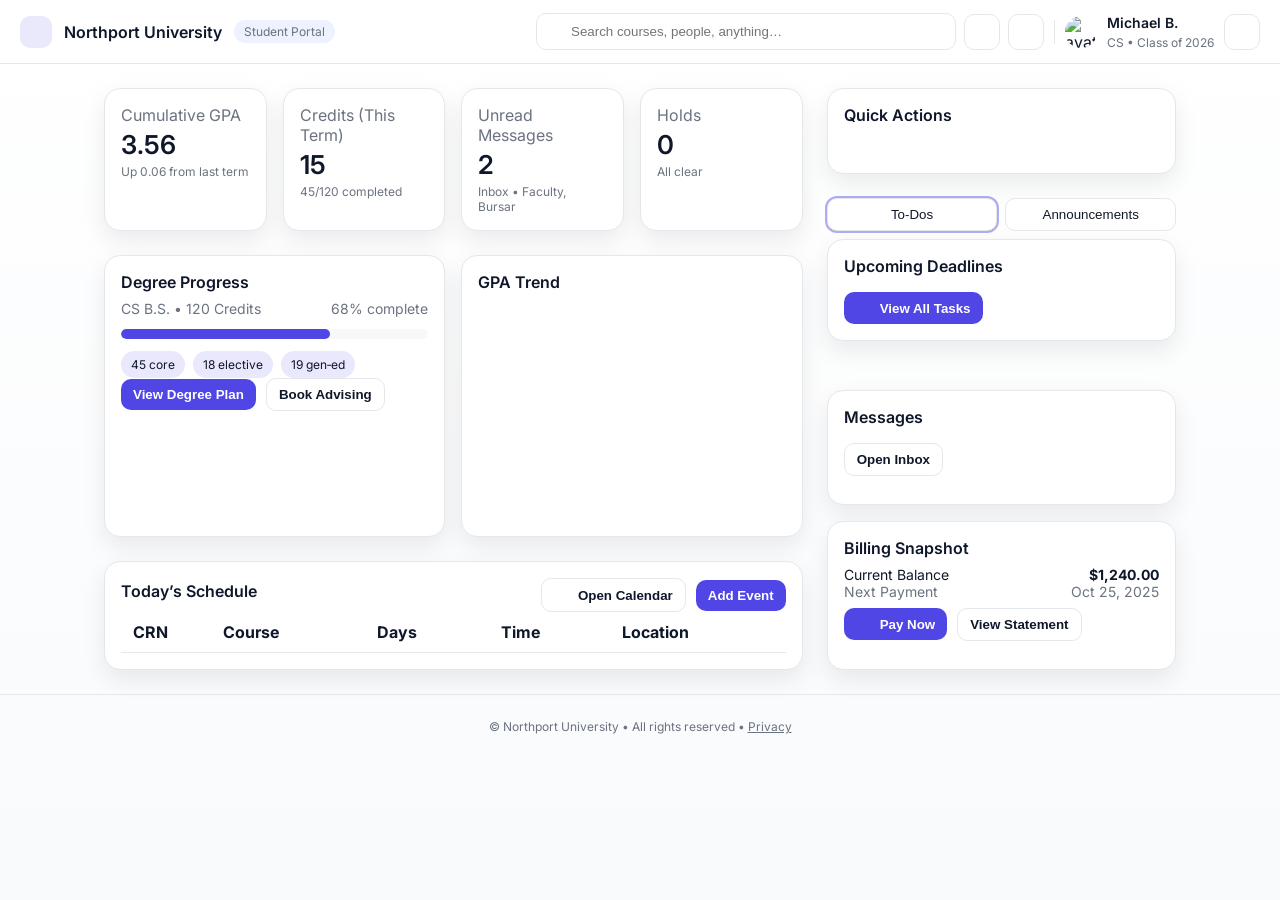
==== index.html @ badbc1a5 "Made changes trying to fix problem" ====
<!doctype html>
<html lang="en" data-theme="light">
<head>
  <meta charset="utf-8" />
  <meta name="viewport" content="width=device-width, initial-scale=1" />
  <title>Northport University — Student Dashboard</title>
  <link rel="preconnect" href="https://fonts.googleapis.com">
  <link rel="preconnect" href="https://fonts.gstatic.com" crossorigin>
  <link href="https://fonts.googleapis.com/css2?family=Inter:wght@400;500;600;700&display=swap" rel="stylesheet">
  <link rel="stylesheet" href="./styles.css" />
  <!-- Chart.js for GPA line chart -->
  <script src="https://cdn.jsdelivr.net/npm/chart.js@4.4.1/dist/chart.umd.min.js"></script>
  <!-- Lucide icons -->
  <script src="https://unpkg.com/lucide@latest/dist/umd/lucide.js"></script>
</head>
<body>
  <header class="topbar">
    <div class="brand">
      <div class="logo"><i data-lucide="graduation-cap"></i></div>
      <h1>Northport University</h1>
      <span class="pill">Student Portal</span>
    </div>
    <div class="top-actions">
      <div class="search">
        <i class="search-icon" data-lucide="search"></i>
        <input type="text" placeholder="Search courses, people, anything…" />
      </div>
      <button class="icon-btn" aria-label="Notifications"><i data-lucide="bell"></i></button>
      <button id="themeToggle" class="icon-btn" aria-label="Toggle theme"><i data-lucide="moon"></i></button>
      <div class="divider"></div>
      <div class="user">
        <img class="avatar" src="https://i.pravatar.cc/64?img=12" alt="avatar" />
        <div class="user-meta">
          <div class="name">Michael B.</div>
          <div class="sub">CS • Class of 2026</div>
        </div>
        <button class="icon-btn" aria-label="Sign out"><i data-lucide="log-out"></i></button>
      </div>
    </div>
  </header>

  <main class="container">
    <section class="left">
      <div class="stats">
        <div class="card stat">
          <div class="card-head">
            <div class="muted">Cumulative GPA</div>
            <i data-lucide="line-chart"></i>
          </div>
          <div class="stat-value">3.56</div>
          <div class="sub muted">Up 0.06 from last term</div>
        </div>

        <div class="card stat">
          <div class="card-head">
            <div class="muted">Credits (This Term)</div>
            <i data-lucide="clipboard-list"></i>
          </div>
          <div class="stat-value">15</div>
          <div class="sub muted">45/120 completed</div>
        </div>

        <div class="card stat">
          <div class="card-head">
            <div class="muted">Unread Messages</div>
            <i data-lucide="inbox"></i>
          </div>
          <div class="stat-value">2</div>
          <div class="sub muted">Inbox • Faculty, Bursar</div>
        </div>

        <div class="card stat">
          <div class="card-head">
            <div class="muted">Holds</div>
            <i data-lucide="triangle-alert"></i>
          </div>
          <div class="stat-value">0</div>
          <div class="sub muted">All clear</div>
        </div>
      </div>

      <div class="grid-two">
        <div class="card">
          <div class="card-title">Degree Progress</div>
          <div class="row between small muted">
            <span>CS B.S. • 120 Credits</span>
            <span>68% complete</span>
          </div>
          <div class="progress">
            <div class="bar" style="width:68%"></div>
          </div>
          <div class="badges">
            <span class="badge">45 core</span>
            <span class="badge">18 elective</span>
            <span class="badge">19 gen‑ed</span>
          </div>
          <div class="row gap">
            <button class="btn">View Degree Plan</button>
            <button class="btn outline">Book Advising</button>
          </div>
        </div>

        <div class="card">
          <div class="card-title">GPA Trend</div>
          <div class="chart-wrap">
            <canvas id="gpaChart" height="200"></canvas>
          </div>
        </div>
      </div>

      <div class="card">
        <div class="card-head between">
          <div class="card-title">Today’s Schedule</div>
          <div class="row gap">
            <button class="btn outline"><i data-lucide="calendar-days"></i> Open Calendar</button>
            <button class="btn">Add Event</button>
          </div>
        </div>
        <div class="table-wrap">
          <table>
            <thead>
              <tr>
                <th class="w-90">CRN</th>
                <th>Course</th>
                <th>Days</th>
                <th>Time</th>
                <th>Location</th>
              </tr>
            </thead>
            <tbody id="scheduleBody">
            </tbody>
          </table>
        </div>
      </div>
    </section>

    <aside class="right">
      <div class="card">
        <div class="card-title">Quick Actions</div>
        <div class="quick-grid" id="quickLinks"></div>
      </div>

      <div class="tabs">
        <div class="tabs-list">
          <button class="tab active" data-tab="tasks">To‑Dos</button>
          <button class="tab" data-tab="announcements">Announcements</button>
        </div>
        <div class="tab-panels">
          <div class="tab-panel active" id="panel-tasks">
            <div class="card">
              <div class="card-title">Upcoming Deadlines</div>
              <div id="tasksList" class="vstack gap"></div>
              <div class="pt-8">
                <button class="btn"><i data-lucide="clipboard-list"></i> View All Tasks</button>
              </div>
            </div>
          </div>
          <div class="tab-panel" id="panel-announcements">
            <div class="card">
              <div class="card-title">Campus Updates</div>
              <div id="annList" class="vstack gap"></div>
              <div class="pt-8">
                <button class="btn outline">View All Announcements</button>
              </div>
            </div>
          </div>
        </div>
      </div>

      <div class="grid-two sm-one">
        <div class="card">
          <div class="card-title">Messages</div>
          <div id="msgList" class="vstack gap"></div>
          <div class="pt-8">
            <button class="btn outline">Open Inbox</button>
          </div>
        </div>

        <div class="card">
          <div class="card-title">Billing Snapshot</div>
          <div class="row between small">
            <span>Current Balance</span>
            <strong>$1,240.00</strong>
          </div>
          <div class="row between small muted">
            <span>Next Payment</span>
            <span>Oct 25, 2025</span>
          </div>
          <div class="row gap pt-8">
            <button class="btn"><i data-lucide="credit-card"></i> Pay Now</button>
            <button class="btn outline">View Statement</button>
          </div>
        </div>
      </div>
    </aside>
  </main>

  <footer class="footer">
    © <span id="year"></span> Northport University • All rights reserved • <a href="#" class="link">Privacy</a>
  </footer>

  <script src="./app.js"></script>
</body>
</html>
---- styles.css ----
/* Northport University — Vanilla CSS Dashboard */
:root{
  --bg: #0b0b0c;
  --panel: #111214;
  --border: #212227;
  --text: #e7e7ea;
  --muted: #a3a3ad;
  --primary: #4f46e5;
  --pill: #1f2233;
  --surface: #0f1012;
  --shadow: 0 10px 25px rgba(0,0,0,.25);
}
[data-theme="light"]{
  --bg: #f8fafc;
  --panel: #ffffff;
  --border: #e5e7eb;
  --text: #0f172a;
  --muted: #6b7280;
  --primary: #4f46e5;
  --pill: #eef2ff;
  --surface: #ffffff;
  --shadow: 0 10px 25px rgba(2,6,23,.08);
}
*{box-sizing:border-box}
html,body{height:100%}
body{
  margin:0;
  font-family: 'Inter', system-ui, -apple-system, Segoe UI, Roboto, Arial, sans-serif;
  background: linear-gradient(to bottom, var(--surface), var(--bg));
  color: var(--text);
}

/* Topbar */
.topbar{
  position: sticky; top:0; z-index:40;
  display:flex; align-items:center; gap:16px;
  height:64px; padding:0 20px; border-bottom:1px solid var(--border);
  backdrop-filter: blur(8px);
  background: color-mix(in srgb, var(--panel) 80%, transparent);
}
.brand{display:flex; align-items:center; gap:12px}
.brand h1{font-size:16px; font-weight:600; margin:0}
.logo{
  width:32px; height:32px; border-radius:10px;
  display:grid; place-items:center; background: color-mix(in srgb, var(--primary) 12%, transparent);
  color: var(--primary);
}
.pill{font-size:12px; padding:4px 10px; border-radius:999px; background: var(--pill); color: var(--muted)}
.top-actions{margin-left:auto; display:flex; align-items:center; gap:8px}
.search{position:relative; width:min(420px, 45vw)}
.search input{
  width:100%; padding:10px 12px 10px 34px; border-radius:10px; border:1px solid var(--border);
  background: var(--panel); color:var(--text);
}
.search .search-icon{position:absolute; left:10px; top:50%; transform:translateY(-50%); color:var(--muted); width:16px; height:16px}
.icon-btn{
  height:36px; width:36px; border-radius:10px; border:1px solid var(--border);
  display:grid; place-items:center; background: var(--panel); color:var(--text); cursor:pointer;
}
.icon-btn:hover{border-color: color-mix(in srgb, var(--primary) 40%, var(--border))}
.divider{height:24px; width:1px; background:var(--border); margin:0 2px}
.user{display:flex; align-items:center; gap:10px}
.avatar{width:32px; height:32px; border-radius:50%}
.user-meta .name{font-size:14px; font-weight:600}
.user-meta .sub{font-size:12px; color:var(--muted)}

/* Layout */
.container{
  max-width:1120px; margin:0 auto; padding:24px;
  display:grid; grid-template-columns: 1fr; gap:24px;
}
@media (min-width:1024px){
  .container{grid-template-columns: 2fr 1fr;}
}
.left{display:grid; gap:24px}
.right{display:grid; gap:24px}
.stats{display:grid; grid-template-columns:1fr; gap:16px}
@media (min-width:640px){ .stats{grid-template-columns: repeat(2,1fr);} }
@media (min-width:1280px){ .stats{grid-template-columns: repeat(4,1fr);} }

.card{
  background: var(--panel); border:1px solid var(--border);
  border-radius:16px; box-shadow: var(--shadow); padding:16px;
}
.card-title{font-weight:600; margin-bottom:8px}
.card-head{display:flex; align-items:center; justify-content:space-between}
.muted{color: var(--muted)}
.sub{margin-top:4px; font-size:12px}
.stat-value{font-size:26px; font-weight:600; margin-top:4px}
.grid-two{display:grid; grid-template-columns:1fr; gap:16px}
@media (min-width:1024px){ .grid-two{grid-template-columns:1fr 1fr} }
.sm-one{grid-template-columns:1fr}
.row{display:flex; align-items:center}
.between{justify-content:space-between}
.gap{gap:10px}
.small{font-size:14px}
.pt-8{padding-top:8px}
.vstack{display:flex; flex-direction:column}
.table-wrap{overflow:auto}
table{width:100%; border-collapse:collapse}
th, td{padding:10px 12px; border-bottom:1px solid var(--border); text-align:left}
th.w-90{width:90px}

/* Buttons & Badges */
.btn{
  appearance:none; border:none; border-radius:10px; padding:8px 12px;
  background: var(--primary); color:white; font-weight:600; cursor:pointer; display:inline-flex; align-items:center; gap:8px
}
.btn:hover{filter:brightness(1.05)}
.btn.outline{background: transparent; color: var(--text); border:1px solid var(--border)}
.badges{display:flex; gap:8px; margin-top:8px}
.badge{font-size:12px; padding:6px 10px; border-radius:999px; background: color-mix(in srgb, var(--primary) 12%, transparent); color:var(--text)}

/* Progress */
.progress{height:10px; background: color-mix(in srgb, var(--panel) 70%, var(--border)); border-radius:999px; overflow:hidden; margin:12px 0}
.progress .bar{height:100%; background:var(--primary); border-radius:999px}

/* Quick Links */
.quick-grid{display:grid; grid-template-columns: repeat(3, minmax(0,1fr)); gap:8px}
.quick-grid .ql{display:flex; align-items:center; gap:8px; border:1px solid var(--border); padding:8px; border-radius:10px; background:var(--panel); cursor:pointer}
.quick-grid .ql span{white-space:nowrap; overflow:hidden; text-overflow:ellipsis}

/* Tabs */
.tabs{display:block}
.tabs-list{display:grid; grid-template-columns:1fr 1fr; gap:8px; margin-bottom:8px}
.tab{padding:8px; border:1px solid var(--border); border-radius:10px; background:var(--panel); color:var(--text); cursor:pointer}
.tab.active{outline:2px solid color-mix(in srgb, var(--primary) 45%, transparent)}
.tab-panels .tab-panel{display:none}
.tab-panels .tab-panel.active{display:block}

/* Footer */
.footer{border-top:1px solid var(--border); text-align:center; padding:24px; font-size:12px; color:var(--muted)}
.footer .link{color:inherit}
.chart-wrap{height:220px}

/* Utilities */
.row.gap i, .btn i{width:16px; height:16px}
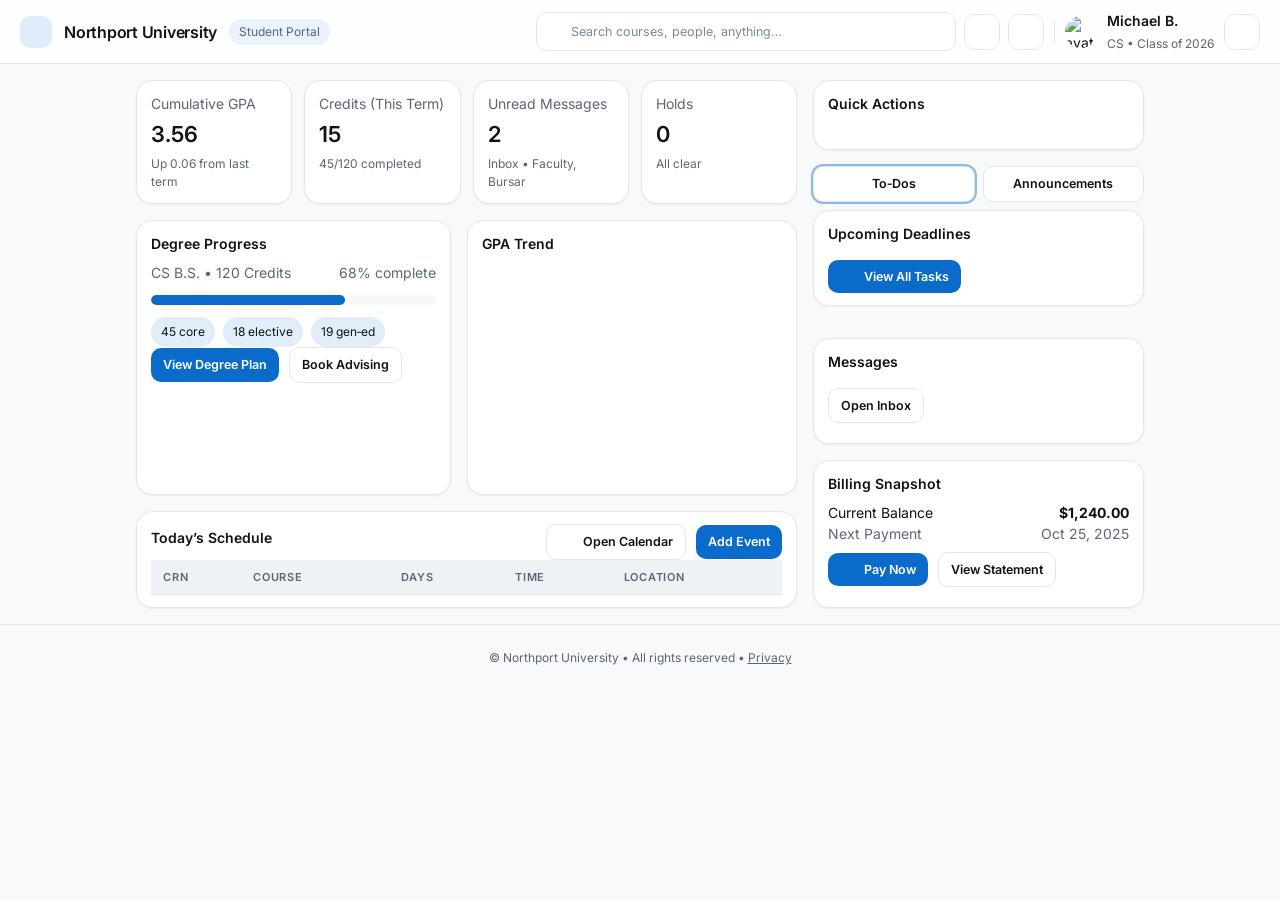
==== commit 2a3843c6: "Style the form controls and unify the four palettes Not one of the 207 <input> elements in this code" ====
--- a/index.html
+++ b/index.html
@@ -8,6 +8,8 @@
   <link rel="preconnect" href="https://fonts.gstatic.com" crossorigin>
   <link href="https://fonts.googleapis.com/css2?family=Inter:wght@400;500;600;700&display=swap" rel="stylesheet">
   <link rel="stylesheet" href="./styles.css" />
+  <link rel="stylesheet" href="./assets/css/tokens.css" />
+  <link rel="stylesheet" href="./assets/css/base.css" />
   <!-- Chart.js for GPA line chart -->
   <script src="https://cdn.jsdelivr.net/npm/chart.js@4.4.1/dist/chart.umd.min.js"></script>
   <!-- Lucide icons -->
--- a/styles.css
+++ b/styles.css
@@ -1,4 +1,3 @@
-/* Northport University — Vanilla CSS Dashboard */
 :root{
   --bg: #0b0b0c;
   --panel: #111214;
@@ -57,6 +56,7 @@
   height:36px; width:36px; border-radius:10px; border:1px solid var(--border);
   display:grid; place-items:center; background: var(--panel); color:var(--text); cursor:pointer;
 }
+.notification-area {position: absolute; background-color: white; color: black; padding: 10px;}
 .icon-btn:hover{border-color: color-mix(in srgb, var(--primary) 40%, var(--border))}
 .divider{height:24px; width:1px; background:var(--border); margin:0 2px}
 .user{display:flex; align-items:center; gap:10px}
@@ -66,27 +66,31 @@
 
 /* Layout */
 .container{
-  max-width:1120px; margin:0 auto; padding:24px;
-  display:grid; grid-template-columns: 1fr; gap:24px;
+  max-width:1040px; margin:0 auto; padding:16px; 
+  display:grid; grid-template-columns: 1fr; gap:16px;
 }
 @media (min-width:1024px){
   .container{grid-template-columns: 2fr 1fr;}
 }
-.left{display:grid; gap:24px}
-.right{display:grid; gap:24px}
-.stats{display:grid; grid-template-columns:1fr; gap:16px}
+.left{display:grid; gap:16px}
+.right{display:grid; gap:16px}
+.stats {
+  display: grid;
+  grid-template-columns: repeat(auto-fit, minmax(220px, 1fr));
+  gap: 12px;
+}
 @media (min-width:640px){ .stats{grid-template-columns: repeat(2,1fr);} }
 @media (min-width:1280px){ .stats{grid-template-columns: repeat(4,1fr);} }
 
 .card{
   background: var(--panel); border:1px solid var(--border);
-  border-radius:16px; box-shadow: var(--shadow); padding:16px;
+  border-radius:16px; box-shadow: var(--shadow); padding:12px 14px;
 }
 .card-title{font-weight:600; margin-bottom:8px}
-.card-head{display:flex; align-items:center; justify-content:space-between}
-.muted{color: var(--muted)}
+.card-head{display:flex; align-items:center; justify-content:space-between;}
+.muted{color: var(--muted);}
 .sub{margin-top:4px; font-size:12px}
-.stat-value{font-size:26px; font-weight:600; margin-top:4px}
+.stat-value{font-size:22px; font-weight:600; margin-top:4px}
 .grid-two{display:grid; grid-template-columns:1fr; gap:16px}
 @media (min-width:1024px){ .grid-two{grid-template-columns:1fr 1fr} }
 .sm-one{grid-template-columns:1fr}
@@ -111,14 +115,102 @@
 .badges{display:flex; gap:8px; margin-top:8px}
 .badge{font-size:12px; padding:6px 10px; border-radius:999px; background: color-mix(in srgb, var(--primary) 12%, transparent); color:var(--text)}
 
+.header-left {
+display: flex;
+align-items: center;
+gap: 10px;
+}
+.menu {
+    position: relative;
+    display: inline-block;
+}
+
+.menu button {
+    background: #e2e8f0;
+    color: #1e293b;
+    border: none;
+    padding: 8px 12px;
+    border-radius: 6px;
+    cursor: pointer;
+    font-weight: 500;
+}
+
+
+.menu-content {
+    display: none;
+    position: absolute;
+    right: 0;
+    left: auto;
+    background: #fff;
+    min-width: 150px;
+    box-shadow: 0 2px 6px rgba(0, 0, 0, 0.1);
+    border-radius: 6px;
+    z-index: 200;
+    flex-direction: column;
+}
+
+
+.menu-content a {
+    display: block;
+    padding: 10px 15px;
+    color: #1e293b;
+    text-decoration: none;
+}
+
+.menu-content a:hover {
+    background: #f1f5f9;
+}
+
+.menu:hover .menu-content {
+    display: block;
+}
+
 /* Progress */
-.progress{height:10px; background: color-mix(in srgb, var(--panel) 70%, var(--border)); border-radius:999px; overflow:hidden; margin:12px 0}
-.progress .bar{height:100%; background:var(--primary); border-radius:999px}
+.progress {
+  height: 10px;
+  background: color-mix(in srgb, var(--panel) 70%, var(--border));
+  border-radius: 999px;
+  overflow: hidden;
+  margin: 12px 0;
+  position: relative;
+}
+
+.progress .bar {
+  height: 100%;
+  border-radius: 999px;
+  background-color: var(--primary);
+  transition: width 0.4s ease;
+  min-width: 0;
+  width: 0;
+  opacity: 1;
+}
+
+.progress[data-progress="0"] .bar {
+  width: 0 !important;
+  background: transparent;
+}
 
 /* Quick Links */
-.quick-grid{display:grid; grid-template-columns: repeat(3, minmax(0,1fr)); gap:8px}
-.quick-grid .ql{display:flex; align-items:center; gap:8px; border:1px solid var(--border); padding:8px; border-radius:10px; background:var(--panel); cursor:pointer}
-.quick-grid .ql span{white-space:nowrap; overflow:hidden; text-overflow:ellipsis}
+.quick-grid {
+  display: grid;
+  grid-template-columns: repeat(3, minmax(0, 1fr));
+  gap: 8px;
+}
+.quick-grid .ql,
+.quick-grid .ul,
+.quick-grid .ol,
+.quick-grid .dl {
+  display: flex;
+  align-items: center;
+  gap: 8px;
+  border: 1px solid var(--border);
+  border-radius: 10px;
+  background: var(--panel);
+  cursor: pointer;
+  width: 100%;
+  padding: 6px 8px;
+  font-size: 12px;
+}
 
 /* Tabs */
 .tabs{display:block}
@@ -128,6 +220,25 @@
 .tab-panels .tab-panel{display:none}
 .tab-panels .tab-panel.active{display:block}
 
+/* Page layout */
+.page{
+  max-width: 1200px;
+  margin: 0 auto;
+  padding: 16px;
+  width: 100%;
+  box-sizing: border-box;
+}
+
+.hero{
+  width: 100%;
+  overflow: hidden;
+}
+
+.hero .table-wrap{
+  max-width: 100%;
+  overflow-x: auto;
+}
+
 /* Footer */
 .footer{border-top:1px solid var(--border); text-align:center; padding:24px; font-size:12px; color:var(--muted)}
 .footer .link{color:inherit}
@@ -135,3 +246,53 @@
 
 /* Utilities */
 .row.gap i, .btn i{width:16px; height:16px}
+
+    .course-table-container {
+    max-height: 300px;
+    overflow-y: auto;
+    border: 1px solid #ccc;
+    margin-top: 10px;
+    }
+
+    .course-table {
+        width: 100%;
+        border-collapse: collapse;
+    }
+
+    .course-table th, .course-table td {
+        padding: 6px 10px;
+        border-bottom: 1px solid #e5e5e5;
+    }
+/* Result banner for the status toggles on the admin screens */
+.status-note{
+  margin: 0 0 14px;
+  padding: 10px 12px;
+  border-radius: 8px;
+  border: 1px solid var(--line, #d9dee6);
+  font-size: 14px;
+}
+.status-note.ok{
+  border-color: #2f6b47;
+  color: #2f6b47;
+  background: rgba(47, 107, 71, .08);
+}
+.status-note.warn{
+  border-color: #a05a1f;
+  color: #a05a1f;
+  background: rgba(160, 90, 31, .08);
+}
+/* Retired options stay selectable so they can be reactivated */
+option.retired{ color: var(--muted); }
+
+/* Active / inactive marker in the directory tables */
+.status-pill{
+  display: inline-block;
+  padding: 2px 8px;
+  border-radius: 999px;
+  font-size: 12px;
+  font-weight: 600;
+  letter-spacing: .02em;
+  white-space: nowrap;
+}
+.status-pill.on{  color: #2f6b47; background: rgba(47, 107, 71, .12); }
+.status-pill.off{ color: #a05a1f; background: rgba(160, 90, 31, .14); }
--- a/assets/css/tokens.css
+++ b/assets/css/tokens.css
@@ -0,0 +1,234 @@
+/* ============================================================================
+   tokens.css — Northport SIS design tokens ("Console" direction)
+   ----------------------------------------------------------------------------
+   This is the one place colour, type and spacing are defined.
+
+   LOAD ORDER MATTERS. This file must be linked *after* the legacy stylesheets
+   (styles.css / stylesGrade.css / viewstyles.css / profilestyles.css /
+   announcementstyles.css). Those sheets declare their own :root and
+   [data-theme="light"] blocks; because this file comes later at equal
+   specificity, its values win, and every legacy component that reads
+   var(--panel), var(--primary), etc. picks up the new palette for free.
+
+   The "legacy aliases" section at the bottom exists only so those older sheets
+   keep resolving. It goes away in Phase 2, when the components are rewritten
+   against the canonical names.
+
+   Contrast: every text pair below was checked against its intended background
+   and clears WCAG AA (4.5:1 for text, 3:1 for non-text). See the Phase 1 notes.
+   ============================================================================ */
+
+:root {
+  /* ---- canonical palette: LIGHT ---------------------------------------- */
+  --nu-bg:            #F8F9FB;   /* page ground                             */
+  --nu-surface:       #FFFFFF;   /* cards, panels, inputs                   */
+  --nu-surface-sunk:  #EEF1F5;   /* table headers, wells, disabled fills    */
+
+  --nu-text:          #0F1319;   /* 17.7:1 on ground                        */
+  --nu-muted:         #5B6675;   /*  5.5:1 on ground — labels, secondary    */
+  --nu-faint:         #7E8896;   /*  3.6:1 on white — placeholders, hints   */
+
+  --nu-border:        #E3E7ED;   /* hairlines between rows and panels       */
+  --nu-border-strong: #D5DBE3;   /* input outlines, emphasised edges        */
+
+  --nu-primary:       #0B6BCB;   /* solid fills; white text clears 5.3:1    */
+  --nu-primary-hover: #0A5CAF;
+  --nu-primary-text:  #0B6BCB;   /* links / icons on the ground — 5.0:1     */
+  --nu-primary-ink:   #FFFFFF;   /* text sitting on --nu-primary            */
+  --nu-primary-soft:  #EAF2FB;   /* tinted pill / selected-row background   */
+
+  /* semantic state — deliberately separate from the accent hue */
+  --nu-ok:            #0F6B3F;
+  --nu-ok-bg:         #E3F2E9;
+  --nu-warn:          #8A5310;
+  --nu-warn-bg:       #FBF0DF;
+  --nu-danger:        #A32020;
+  --nu-danger-bg:     #FBE9E9;
+
+  --nu-ring:          rgba(11, 107, 203, .38);   /* focus ring              */
+  --nu-shadow:        0 1px 2px rgba(15, 19, 25, .05);
+  --nu-shadow-lift:   0 4px 14px rgba(15, 19, 25, .08);
+  --nu-scrim:         rgba(15, 19, 25, .55);
+
+  /* chevron for <select>; recoloured per theme so it never goes invisible */
+  --nu-select-arrow: url("data:image/svg+xml,%3Csvg xmlns='http://www.w3.org/2000/svg' viewBox='0 0 16 16' fill='none' stroke='%235B6675' stroke-width='1.6' stroke-linecap='round' stroke-linejoin='round'%3E%3Cpath d='M4 6l4 4 4-4'/%3E%3C/svg%3E");
+
+  /* ---- type ------------------------------------------------------------ */
+  --nu-font-sans: 'Inter', system-ui, -apple-system, 'Segoe UI', Roboto, Arial, sans-serif;
+  /* JetBrains Mono gets added to the <head> in Phase 3; system mono until then. */
+  --nu-font-mono: 'JetBrains Mono', ui-monospace, SFMono-Regular, Menlo, Consolas, monospace;
+
+  --nu-text-xs:   11px;
+  --nu-text-sm:   12.5px;
+  --nu-text-base: 14px;
+  --nu-text-md:   15px;
+  --nu-text-lg:   17px;
+  --nu-text-xl:   21px;
+
+  /* ---- geometry -------------------------------------------------------- */
+  --nu-radius-sm: 6px;
+  --nu-radius:    8px;
+  --nu-radius-lg: 12px;
+  --nu-radius-pill: 999px;
+
+  --nu-space-1: 4px;
+  --nu-space-2: 8px;
+  --nu-space-3: 12px;
+  --nu-space-4: 16px;
+  --nu-space-5: 24px;
+  --nu-space-6: 32px;
+}
+
+/* ---- canonical palette: DARK ------------------------------------------- */
+/* Two triggers, one token set. The media query is guarded so that an explicit
+   light choice on <html> still beats a dark OS setting. */
+@media (prefers-color-scheme: dark) {
+  :root:not([data-theme="light"]) {
+    --nu-bg:            #0D1117;
+    --nu-surface:       #151A21;
+    --nu-surface-sunk:  #1B222B;
+
+    --nu-text:          #E6EAF0;
+    --nu-muted:         #8A94A3;
+    --nu-faint:         #6B7482;
+
+    --nu-border:        #232A33;
+    --nu-border-strong: #2E3742;
+
+    --nu-primary:       #1D74C9;
+    --nu-primary-hover: #2A83DA;
+    --nu-primary-text:  #6FB6F0;
+    --nu-primary-ink:   #FFFFFF;
+    --nu-primary-soft:  #12243A;
+
+    --nu-ok:            #6FD69B;
+    --nu-ok-bg:         #12291D;
+    --nu-warn:          #E0A860;
+    --nu-warn-bg:       #2A2013;
+    --nu-danger:        #F08A8A;
+    --nu-danger-bg:     #2B1616;
+
+    --nu-ring:          rgba(111, 182, 240, .45);
+    --nu-shadow:        0 1px 2px rgba(0, 0, 0, .32);
+    --nu-shadow-lift:   0 4px 14px rgba(0, 0, 0, .40);
+    --nu-scrim:         rgba(0, 0, 0, .62);
+
+    --nu-select-arrow: url("data:image/svg+xml,%3Csvg xmlns='http://www.w3.org/2000/svg' viewBox='0 0 16 16' fill='none' stroke='%238A94A3' stroke-width='1.6' stroke-linecap='round' stroke-linejoin='round'%3E%3Cpath d='M4 6l4 4 4-4'/%3E%3C/svg%3E");
+  }
+}
+
+:root[data-theme="dark"] {
+  --nu-bg:            #0D1117;
+  --nu-surface:       #151A21;
+  --nu-surface-sunk:  #1B222B;
+
+  --nu-text:          #E6EAF0;
+  --nu-muted:         #8A94A3;
+  --nu-faint:         #6B7482;
+
+  --nu-border:        #232A33;
+  --nu-border-strong: #2E3742;
+
+  --nu-primary:       #1D74C9;
+  --nu-primary-hover: #2A83DA;
+  --nu-primary-text:  #6FB6F0;
+  --nu-primary-ink:   #FFFFFF;
+  --nu-primary-soft:  #12243A;
+
+  --nu-ok:            #6FD69B;
+  --nu-ok-bg:         #12291D;
+  --nu-warn:          #E0A860;
+  --nu-warn-bg:       #2A2013;
+  --nu-danger:        #F08A8A;
+  --nu-danger-bg:     #2B1616;
+
+  --nu-ring:          rgba(111, 182, 240, .45);
+  --nu-shadow:        0 1px 2px rgba(0, 0, 0, .32);
+  --nu-shadow-lift:   0 4px 14px rgba(0, 0, 0, .40);
+  --nu-scrim:         rgba(0, 0, 0, .62);
+
+  --nu-select-arrow: url("data:image/svg+xml,%3Csvg xmlns='http://www.w3.org/2000/svg' viewBox='0 0 16 16' fill='none' stroke='%238A94A3' stroke-width='1.6' stroke-linecap='round' stroke-linejoin='round'%3E%3Cpath d='M4 6l4 4 4-4'/%3E%3C/svg%3E");
+}
+
+/* ============================================================================
+   LEGACY ALIASES — temporary, removed in Phase 2.
+   ----------------------------------------------------------------------------
+   The older sheets read these names. Pointing them at the canonical tokens is
+   what re-skins all 73 existing pages without touching their markup.
+   Declared in :root (and again for dark) so they inherit correctly in
+   every theme state.
+   ============================================================================ */
+:root,
+:root[data-theme="dark"] {
+  /* styles.css / stylesGrade.css */
+  --bg:      var(--nu-bg);
+  --surface: var(--nu-surface);
+  --panel:   var(--nu-surface);
+  --border:  var(--nu-border);
+  --text:    var(--nu-text);
+  --muted:   var(--nu-muted);
+  --primary: var(--nu-primary);
+  --pill:    var(--nu-primary-soft);
+  --shadow:  var(--nu-shadow);
+  --line:    var(--nu-border);
+
+  /* viewstyles.css */
+  --panel-2:     var(--nu-surface-sunk);
+  --ring:        var(--nu-ring);
+  --topbar-bg:   var(--nu-surface);
+  --btn-bg:      var(--nu-surface);
+  --btn-fg:      var(--nu-text);
+  --card-shadow: var(--nu-shadow);
+  --row-shadow:  var(--nu-shadow-lift);
+  --scrim:       var(--nu-scrim);
+  --chip-ok:     var(--nu-ok-bg);
+  --chip-low:    var(--nu-warn-bg);
+  --chip-full:   var(--nu-danger-bg);
+
+  /* profilestyles.css */
+  --card:   var(--nu-surface);
+  --accent: var(--nu-primary);
+  --radius: var(--nu-radius);
+
+  /* announcementstyles.css */
+  --subtext:      var(--nu-muted);
+  --system-color: var(--nu-primary-text);
+  --course-color: var(--nu-primary-text);
+  --transition:   .18s ease;
+}
+
+@media (prefers-color-scheme: dark) {
+  :root:not([data-theme="light"]) {
+    --bg:      var(--nu-bg);
+    --surface: var(--nu-surface);
+    --panel:   var(--nu-surface);
+    --border:  var(--nu-border);
+    --text:    var(--nu-text);
+    --muted:   var(--nu-muted);
+    --primary: var(--nu-primary);
+    --pill:    var(--nu-primary-soft);
+    --shadow:  var(--nu-shadow);
+    --line:    var(--nu-border);
+
+    --panel-2:     var(--nu-surface-sunk);
+    --ring:        var(--nu-ring);
+    --topbar-bg:   var(--nu-surface);
+    --btn-bg:      var(--nu-surface);
+    --btn-fg:      var(--nu-text);
+    --card-shadow: var(--nu-shadow);
+    --row-shadow:  var(--nu-shadow-lift);
+    --scrim:       var(--nu-scrim);
+    --chip-ok:     var(--nu-ok-bg);
+    --chip-low:    var(--nu-warn-bg);
+    --chip-full:   var(--nu-danger-bg);
+
+    --card:   var(--nu-surface);
+    --accent: var(--nu-primary);
+    --radius: var(--nu-radius);
+
+    --subtext:      var(--nu-muted);
+    --system-color: var(--nu-primary-text);
+    --course-color: var(--nu-primary-text);
+    --transition:   .18s ease;
+  }
+}
--- a/assets/css/base.css
+++ b/assets/css/base.css
@@ -0,0 +1,276 @@
+/* ============================================================================
+   base.css — element-level defaults for the Northport SIS
+   ----------------------------------------------------------------------------
+   Load AFTER tokens.css, which is itself loaded after the legacy sheets.
+
+   Everything here is deliberately kept at low specificity — bare element
+   selectors, mostly (0,0,1) — so that existing class rules still win:
+
+       .btn            (0,1,0)  beats  button          (0,0,1)
+       .search input   (0,1,1)  beats  input           (0,0,1)
+       .table thead th (0,1,2)  beats  thead th        (0,0,2)
+
+   That is the whole point of this file. Not one of the 207 <input> elements in
+   this codebase carries a class, so styling the bare elements restyles every
+   form on all 73 pages without editing any markup.
+   ============================================================================ */
+
+*,
+*::before,
+*::after { box-sizing: border-box; }
+
+body {
+  margin: 0;
+  background: var(--nu-bg);
+  color: var(--nu-text);
+  font-family: var(--nu-font-sans);
+  font-size: var(--nu-text-base);
+  line-height: 1.5;
+  -webkit-font-smoothing: antialiased;
+}
+
+a { color: var(--nu-primary-text); }
+a:hover { text-decoration: underline; }
+
+hr {
+  border: 0;
+  border-top: 1px solid var(--nu-border);
+  margin: var(--nu-space-4) 0;
+}
+
+/* ---------------------------------------------------------------------------
+   Form controls
+   The legacy Create/Update screens render these completely unstyled today.
+--------------------------------------------------------------------------- */
+
+input,
+select,
+textarea {
+  font-family: inherit;
+  font-size: var(--nu-text-sm);
+  line-height: 1.4;
+  color: var(--nu-text);
+  background: var(--nu-surface);
+  border: 1px solid var(--nu-border-strong);
+  border-radius: var(--nu-radius-sm);
+  padding: 8px 10px;
+  max-width: 100%;
+  transition: border-color .15s ease, box-shadow .15s ease;
+}
+
+input::placeholder,
+textarea::placeholder { color: var(--nu-faint); }
+
+textarea {
+  min-height: 120px;
+  resize: vertical;
+  display: block;
+  width: 100%;
+}
+
+/* Native select loses its arrow under appearance:none, so we supply one. */
+select {
+  appearance: none;
+  -webkit-appearance: none;
+  background-image: var(--nu-select-arrow);
+  background-repeat: no-repeat;
+  background-position: right 9px center;
+  background-size: 15px;
+  padding-right: 30px;
+  cursor: pointer;
+}
+
+input:hover,
+select:hover,
+textarea:hover { border-color: var(--nu-muted); }
+
+input:focus-visible,
+select:focus-visible,
+textarea:focus-visible {
+  outline: none;
+  border-color: var(--nu-primary);
+  box-shadow: 0 0 0 3px var(--nu-ring);
+}
+
+input:disabled,
+select:disabled,
+textarea:disabled {
+  background: var(--nu-surface-sunk);
+  color: var(--nu-faint);
+  cursor: not-allowed;
+}
+
+input:read-only:not([type="checkbox"]):not([type="radio"]) {
+  background: var(--nu-surface-sunk);
+  color: var(--nu-muted);
+}
+
+/* Checkboxes and radios must escape the text-input treatment above.
+   [type=...] is (0,1,1), so these win over the bare `input` rule. */
+input[type="checkbox"],
+input[type="radio"] {
+  width: auto;
+  min-width: 0;
+  padding: 0;
+  border: 0;
+  border-radius: 0;
+  background: none;
+  accent-color: var(--nu-primary);
+  vertical-align: middle;
+}
+
+input[type="color"] { padding: 4px; min-width: 44px; }
+input[type="file"] { border-style: dashed; cursor: pointer; }
+
+/* ---------------------------------------------------------------------------
+   Buttons
+--------------------------------------------------------------------------- */
+
+button {
+  font-family: inherit;
+  font-size: var(--nu-text-sm);
+  font-weight: 600;
+  line-height: 1.4;
+  color: var(--nu-primary-ink);
+  background: var(--nu-primary);
+  border: 1px solid transparent;
+  border-radius: var(--nu-radius-sm);
+  padding: 8px 14px;
+  cursor: pointer;
+  transition: background .15s ease, border-color .15s ease;
+}
+
+button:hover { background: var(--nu-primary-hover); }
+
+input[type="submit"],
+input[type="button"],
+input[type="reset"] {
+  font-weight: 600;
+  color: var(--nu-primary-ink);
+  background: var(--nu-primary);
+  border-color: transparent;
+  padding: 8px 14px;
+  cursor: pointer;
+}
+
+input[type="submit"]:hover,
+input[type="button"]:hover,
+input[type="reset"]:hover { background: var(--nu-primary-hover); }
+
+button:disabled,
+input[type="submit"]:disabled {
+  background: var(--nu-surface-sunk);
+  color: var(--nu-faint);
+  cursor: not-allowed;
+}
+
+button:focus-visible,
+input[type="submit"]:focus-visible,
+input[type="button"]:focus-visible,
+input[type="reset"]:focus-visible,
+a:focus-visible {
+  outline: 2px solid var(--nu-primary);
+  outline-offset: 2px;
+}
+
+/* ---------------------------------------------------------------------------
+   Labels and fieldsets
+--------------------------------------------------------------------------- */
+
+label {
+  font-size: var(--nu-text-sm);
+  color: var(--nu-muted);
+}
+
+/* The legacy CRUD pattern is:  <label>…</label> <input> <br>
+   Giving those labels a fixed measure lines the controls up into a column
+   without touching the markup. Scoped by the trailing <br> so the pages that
+   already lay their labels out properly (messages.php, login.html) are
+   untouched. Degrades to plain inline labels where :has() is unsupported. */
+label:has(+ input + br),
+label:has(+ select + br),
+label:has(+ textarea + br) {
+  display: inline-block;
+  min-width: 170px;
+  padding: 6px 8px 6px 0;
+  vertical-align: middle;
+  font-weight: 600;
+  color: var(--nu-text);
+}
+
+form br + label,
+form br + label:has(+ input) { margin-top: 2px; }
+
+fieldset {
+  border: 1px solid var(--nu-border);
+  border-radius: var(--nu-radius);
+  padding: var(--nu-space-4);
+  margin: 0 0 var(--nu-space-4);
+}
+
+legend {
+  font-size: var(--nu-text-sm);
+  font-weight: 600;
+  color: var(--nu-muted);
+  padding: 0 var(--nu-space-2);
+}
+
+/* ---------------------------------------------------------------------------
+   Tables
+   15 pages still carry border="1" cellpadding="5". Author CSS outranks those
+   presentational attributes, so the rules below neutralise them.
+--------------------------------------------------------------------------- */
+
+table {
+  width: 100%;
+  border-collapse: collapse;
+  font-size: var(--nu-text-sm);
+}
+
+th,
+td {
+  border: 0;
+  border-bottom: 1px solid var(--nu-border);
+  padding: 9px 12px;
+  text-align: left;
+  vertical-align: middle;
+}
+
+td { font-variant-numeric: tabular-nums; }
+
+thead th {
+  background: var(--nu-surface-sunk);
+  color: var(--nu-muted);
+  font-size: var(--nu-text-xs);
+  font-weight: 600;
+  letter-spacing: .07em;
+  text-transform: uppercase;
+  white-space: nowrap;
+}
+
+tbody tr:last-child td { border-bottom: 0; }
+tbody tr:hover { background: var(--nu-surface-sunk); }
+
+/* ---------------------------------------------------------------------------
+   Headings — trim the default margins that fight the card padding
+--------------------------------------------------------------------------- */
+
+h1, h2, h3, h4, h5, h6 {
+  margin: 0 0 var(--nu-space-2);
+  line-height: 1.25;
+  letter-spacing: -.015em;
+  text-wrap: balance;
+}
+
+code, pre, kbd, samp { font-family: var(--nu-font-mono); }
+
+@media (prefers-reduced-motion: reduce) {
+  *,
+  *::before,
+  *::after {
+    animation-duration: .01ms !important;
+    animation-iteration-count: 1 !important;
+    transition-duration: .01ms !important;
+    scroll-behavior: auto !important;
+  }
+}
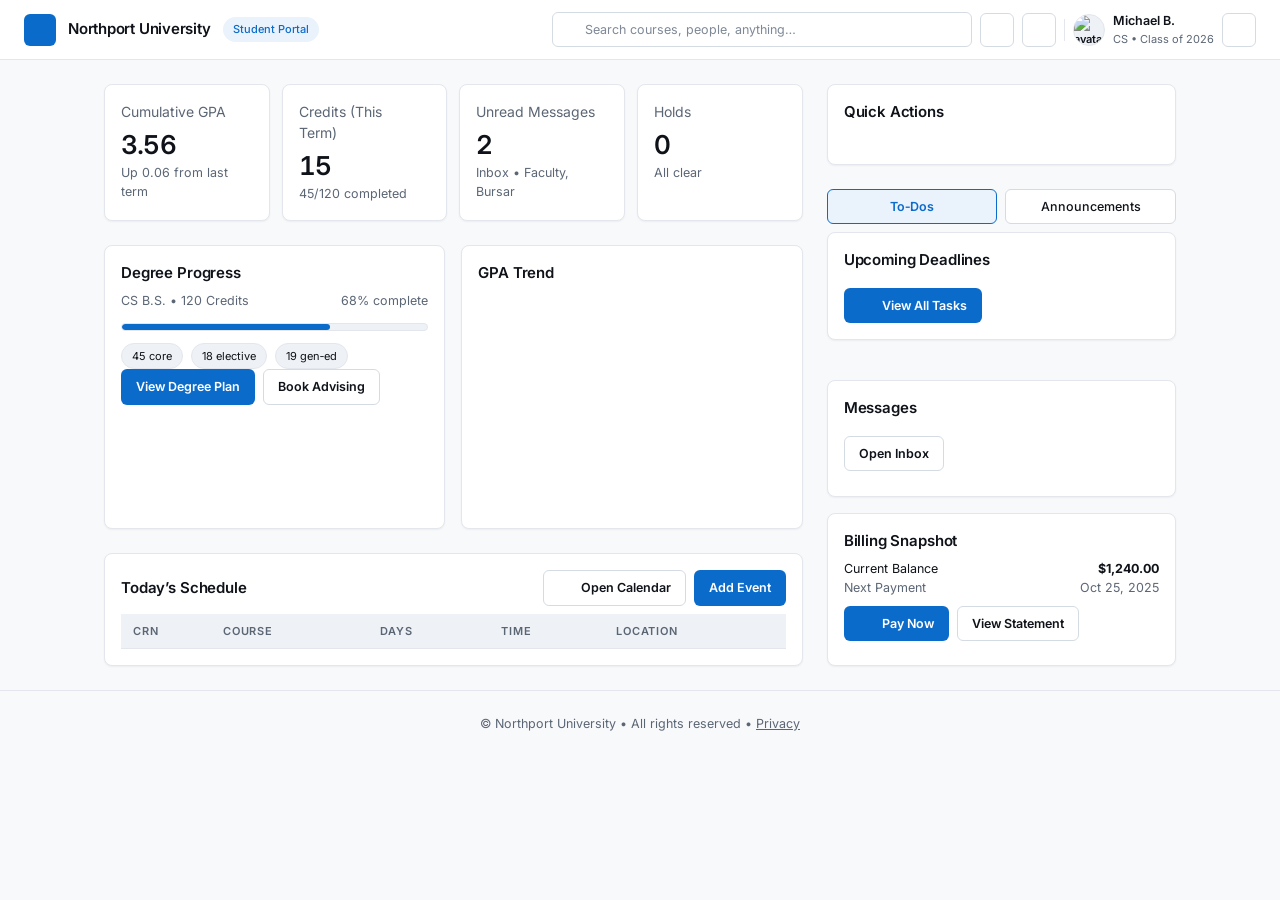
==== commit 840a06c9: "Collapse six stylesheets into one component layer .btn was defined in six stylesheets, .card in four" ====
--- a/index.html
+++ b/index.html
@@ -7,9 +7,10 @@
   <link rel="preconnect" href="https://fonts.googleapis.com">
   <link rel="preconnect" href="https://fonts.gstatic.com" crossorigin>
   <link href="https://fonts.googleapis.com/css2?family=Inter:wght@400;500;600;700&display=swap" rel="stylesheet">
-  <link rel="stylesheet" href="./styles.css" />
   <link rel="stylesheet" href="./assets/css/tokens.css" />
   <link rel="stylesheet" href="./assets/css/base.css" />
+  <link rel="stylesheet" href="./assets/css/layouts.css" />
+  <link rel="stylesheet" href="./assets/css/components.css" />
   <!-- Chart.js for GPA line chart -->
   <script src="https://cdn.jsdelivr.net/npm/chart.js@4.4.1/dist/chart.umd.min.js"></script>
   <!-- Lucide icons -->
--- a/assets/css/tokens.css
+++ b/assets/css/tokens.css
@@ -3,19 +3,14 @@
    ----------------------------------------------------------------------------
    This is the one place colour, type and spacing are defined.
 
-   LOAD ORDER MATTERS. This file must be linked *after* the legacy stylesheets
-   (styles.css / stylesGrade.css / viewstyles.css / profilestyles.css /
-   announcementstyles.css). Those sheets declare their own :root and
-   [data-theme="light"] blocks; because this file comes later at equal
-   specificity, its values win, and every legacy component that reads
-   var(--panel), var(--primary), etc. picks up the new palette for free.
+   Load order: tokens.css -> base.css -> layouts.css -> components.css.
 
-   The "legacy aliases" section at the bottom exists only so those older sheets
-   keep resolving. It goes away in Phase 2, when the components are rewritten
-   against the canonical names.
+   Every token is named --nu-*. The legacy aliases that let the old sheets keep
+   resolving during Phase 1 are gone, along with the sheets themselves; nothing
+   outside assets/css/ should define a colour.
 
    Contrast: every text pair below was checked against its intended background
-   and clears WCAG AA (4.5:1 for text, 3:1 for non-text). See the Phase 1 notes.
+   and clears WCAG AA (4.5:1 for text, 3:1 for non-text).
    ============================================================================ */
 
 :root {
@@ -149,86 +144,3 @@
 
   --nu-select-arrow: url("data:image/svg+xml,%3Csvg xmlns='http://www.w3.org/2000/svg' viewBox='0 0 16 16' fill='none' stroke='%238A94A3' stroke-width='1.6' stroke-linecap='round' stroke-linejoin='round'%3E%3Cpath d='M4 6l4 4 4-4'/%3E%3C/svg%3E");
 }
-
-/* ============================================================================
-   LEGACY ALIASES — temporary, removed in Phase 2.
-   ----------------------------------------------------------------------------
-   The older sheets read these names. Pointing them at the canonical tokens is
-   what re-skins all 73 existing pages without touching their markup.
-   Declared in :root (and again for dark) so they inherit correctly in
-   every theme state.
-   ============================================================================ */
-:root,
-:root[data-theme="dark"] {
-  /* styles.css / stylesGrade.css */
-  --bg:      var(--nu-bg);
-  --surface: var(--nu-surface);
-  --panel:   var(--nu-surface);
-  --border:  var(--nu-border);
-  --text:    var(--nu-text);
-  --muted:   var(--nu-muted);
-  --primary: var(--nu-primary);
-  --pill:    var(--nu-primary-soft);
-  --shadow:  var(--nu-shadow);
-  --line:    var(--nu-border);
-
-  /* viewstyles.css */
-  --panel-2:     var(--nu-surface-sunk);
-  --ring:        var(--nu-ring);
-  --topbar-bg:   var(--nu-surface);
-  --btn-bg:      var(--nu-surface);
-  --btn-fg:      var(--nu-text);
-  --card-shadow: var(--nu-shadow);
-  --row-shadow:  var(--nu-shadow-lift);
-  --scrim:       var(--nu-scrim);
-  --chip-ok:     var(--nu-ok-bg);
-  --chip-low:    var(--nu-warn-bg);
-  --chip-full:   var(--nu-danger-bg);
-
-  /* profilestyles.css */
-  --card:   var(--nu-surface);
-  --accent: var(--nu-primary);
-  --radius: var(--nu-radius);
-
-  /* announcementstyles.css */
-  --subtext:      var(--nu-muted);
-  --system-color: var(--nu-primary-text);
-  --course-color: var(--nu-primary-text);
-  --transition:   .18s ease;
-}
-
-@media (prefers-color-scheme: dark) {
-  :root:not([data-theme="light"]) {
-    --bg:      var(--nu-bg);
-    --surface: var(--nu-surface);
-    --panel:   var(--nu-surface);
-    --border:  var(--nu-border);
-    --text:    var(--nu-text);
-    --muted:   var(--nu-muted);
-    --primary: var(--nu-primary);
-    --pill:    var(--nu-primary-soft);
-    --shadow:  var(--nu-shadow);
-    --line:    var(--nu-border);
-
-    --panel-2:     var(--nu-surface-sunk);
-    --ring:        var(--nu-ring);
-    --topbar-bg:   var(--nu-surface);
-    --btn-bg:      var(--nu-surface);
-    --btn-fg:      var(--nu-text);
-    --card-shadow: var(--nu-shadow);
-    --row-shadow:  var(--nu-shadow-lift);
-    --scrim:       var(--nu-scrim);
-    --chip-ok:     var(--nu-ok-bg);
-    --chip-low:    var(--nu-warn-bg);
-    --chip-full:   var(--nu-danger-bg);
-
-    --card:   var(--nu-surface);
-    --accent: var(--nu-primary);
-    --radius: var(--nu-radius);
-
-    --subtext:      var(--nu-muted);
-    --system-color: var(--nu-primary-text);
-    --course-color: var(--nu-primary-text);
-    --transition:   .18s ease;
-  }
-}
--- a/assets/css/base.css
+++ b/assets/css/base.css
@@ -201,6 +201,13 @@
 form br + label,
 form br + label:has(+ input) { margin-top: 2px; }
 
+/* Same scoping, applied to the control itself: without this the text inputs
+   sit at the browser's default size while a select stretches to its longest
+   option, so the column edge is ragged. (0,0,3) -- still under .search input. */
+label:has(+ input + br) + input,
+label:has(+ select + br) + select,
+label:has(+ textarea + br) + textarea { width: min(100%, 320px); }
+
 fieldset {
   border: 1px solid var(--nu-border);
   border-radius: var(--nu-radius);
--- a/assets/css/layouts.css
+++ b/assets/css/layouts.css
@@ -0,0 +1,125 @@
+/* ============================================================================
+   layouts.css — page shells and layout utilities
+   ----------------------------------------------------------------------------
+   Load order: tokens.css -> base.css -> layouts.css -> components.css
+
+   Replaces the layout halves of styles.css, stylesGrade.css, viewstyles.css
+   and profilestyles.css, which disagreed on every measurement. The breakpoints
+   below are the union of what those four sheets used.
+   ============================================================================ */
+
+/* ---- page shells ---------------------------------------------------------- */
+
+.page {
+  width: 100%;
+  max-width: 1200px;
+  margin: 0 auto;
+  padding: var(--nu-space-4);
+  display: grid;
+  gap: var(--nu-space-4);
+}
+
+.container {
+  max-width: 1120px;
+  margin: 0 auto;
+  padding: var(--nu-space-5);
+  display: grid;
+  grid-template-columns: 1fr;
+  gap: var(--nu-space-5);
+}
+
+.wrap {
+  max-width: 1100px;
+  margin: 0 auto;
+  padding: 18px var(--nu-space-4);
+}
+
+@media (min-width: 1024px) {
+  .container { grid-template-columns: 2fr 1fr; }
+}
+
+.left,
+.right,
+.stack { display: grid; gap: var(--nu-space-5); }
+
+/* viewstyles' two-column reading layout */
+.columns { display: grid; grid-template-columns: 1fr; gap: var(--nu-space-4); }
+@media (min-width: 1100px) {
+  .columns { grid-template-columns: 1.35fr .65fr; }
+}
+
+/* profile pages: sidebar + detail */
+main .grid {
+  display: grid;
+  grid-template-columns: 320px 1fr;
+  gap: var(--nu-space-5);
+  padding: var(--nu-space-5) var(--nu-space-4);
+}
+@media (max-width: 880px) {
+  main .grid { grid-template-columns: 1fr; }
+}
+
+/* ---- content grids -------------------------------------------------------- */
+
+.stats {
+  display: grid;
+  grid-template-columns: repeat(auto-fit, minmax(220px, 1fr));
+  gap: var(--nu-space-3);
+}
+@media (min-width: 640px)  { .stats { grid-template-columns: repeat(2, 1fr); } }
+@media (min-width: 1280px) { .stats { grid-template-columns: repeat(4, 1fr); } }
+
+.grid-two { display: grid; grid-template-columns: 1fr; gap: var(--nu-space-4); }
+@media (min-width: 1024px) { .grid-two { grid-template-columns: 1fr 1fr; } }
+.grid-two.sm-one,
+.sm-one { grid-template-columns: 1fr; }
+
+.two { display: grid; grid-template-columns: 1fr 1fr; gap: 14px; }
+@media (max-width: 620px) { .two { grid-template-columns: 1fr; } }
+
+.section { display: grid; gap: 14px; }
+
+/* ---- flex utilities ------------------------------------------------------- */
+
+.row     { display: flex; align-items: center; }
+.between { display: flex; align-items: center; justify-content: space-between; }
+.gap     { gap: var(--nu-space-2); }
+.vstack  { display: flex; flex-direction: column; }
+.header-left { display: flex; align-items: center; gap: var(--nu-space-2); }
+
+/* ---- spacing and text utilities ------------------------------------------ */
+
+.pt-8  { padding-top: var(--nu-space-2); }
+.small { font-size: var(--nu-text-sm); }
+.muted { color: var(--nu-muted); }
+.sub   { margin-top: var(--nu-space-1); font-size: var(--nu-text-sm); color: var(--nu-muted); }
+
+/* Visually hidden but available to screen readers. Used by Add_Drop_courses.php,
+   which previously had no rule for it at all. */
+.sr-only {
+  position: absolute;
+  width: 1px; height: 1px;
+  padding: 0; margin: -1px;
+  overflow: hidden;
+  clip: rect(0 0 0 0);
+  clip-path: inset(50%);
+  white-space: nowrap;
+  border: 0;
+}
+
+.hidden { display: none !important; }
+
+/* ---- tables --------------------------------------------------------------- */
+
+.table-wrap,
+.table-scroll {
+  width: 100%;
+  max-width: 100%;
+  overflow-x: auto;
+}
+
+.scroll-box { max-height: 320px; overflow-y: auto; }
+
+th.w-90 { width: 90px; }
+
+.chart-wrap { height: 220px; }
--- a/assets/css/components.css
+++ b/assets/css/components.css
@@ -0,0 +1,629 @@
+/* ============================================================================
+   components.css — the shared component vocabulary
+   ----------------------------------------------------------------------------
+   Load order: tokens.css -> base.css -> layouts.css -> components.css
+
+   Replaces the component halves of styles.css, stylesGrade.css, viewstyles.css,
+   profilestyles.css, announcementstyles.css and loginstyles.css. Those six
+   sheets defined .btn six times, .card four times and .topbar four times, each
+   with different values; this file defines each once, in tokens.
+
+   Two conventions those sheets disagreed on, settled here:
+     - .card owns its padding. .card-head is a plain flex row inside that
+       padding, with no rule beneath it, because it is used both as a section
+       header and as the label row of a stat tile.
+     - .hero is a .card variant with more room, not a gradient panel.
+   ============================================================================ */
+
+/* ============================================================================
+   TOPBAR
+   ========================================================================== */
+
+.topbar {
+  position: sticky;
+  top: 0;
+  z-index: 40;
+  display: flex;
+  align-items: center;
+  gap: var(--nu-space-4);
+  min-height: 60px;
+  padding: 10px var(--nu-space-5);
+  background: var(--nu-surface);
+  border-bottom: 1px solid var(--nu-border);
+  flex-wrap: wrap;
+}
+
+.brand { display: flex; align-items: center; gap: var(--nu-space-3); min-width: 0; }
+.brand h1 { font-size: var(--nu-text-md); font-weight: 600; margin: 0; white-space: nowrap; }
+
+.logo {
+  width: 32px; height: 32px;
+  flex: 0 0 32px;
+  border-radius: var(--nu-radius-sm);
+  display: grid;
+  place-items: center;
+  background: var(--nu-primary);
+  color: var(--nu-primary-ink);
+  font-weight: 700;
+  font-size: var(--nu-text-xs);
+  letter-spacing: .04em;
+}
+.logo i, .logo svg { width: 18px; height: 18px; }
+
+.pill {
+  font-size: var(--nu-text-xs);
+  padding: 4px 10px;
+  border-radius: var(--nu-radius-pill);
+  background: var(--nu-primary-soft);
+  color: var(--nu-primary-text);
+  font-weight: 500;
+  white-space: nowrap;
+}
+
+.top-actions {
+  margin-left: auto;
+  display: flex;
+  align-items: center;
+  gap: var(--nu-space-2);
+  min-width: 0;
+}
+
+.search { position: relative; width: min(420px, 40vw); }
+.search input {
+  width: 100%;
+  padding: 8px 12px 8px 32px;
+  border-radius: var(--nu-radius-sm);
+  border: 1px solid var(--nu-border-strong);
+  background: var(--nu-surface);
+  color: var(--nu-text);
+  font-size: var(--nu-text-sm);
+}
+.search .search-icon {
+  position: absolute;
+  left: 9px; top: 50%;
+  transform: translateY(-50%);
+  color: var(--nu-faint);
+  width: 15px; height: 15px;
+}
+
+.icon-btn {
+  height: 34px; width: 34px;
+  flex: 0 0 34px;
+  border-radius: var(--nu-radius-sm);
+  border: 1px solid var(--nu-border-strong);
+  display: grid;
+  place-items: center;
+  background: var(--nu-surface);
+  color: var(--nu-text);
+  cursor: pointer;
+  padding: 0;
+}
+.icon-btn:hover { background: var(--nu-surface-sunk); border-color: var(--nu-muted); }
+.icon-btn i, .icon-btn svg { width: 17px; height: 17px; }
+
+.divider { height: 22px; width: 1px; background: var(--nu-border); flex: 0 0 1px; }
+
+.user { display: flex; align-items: center; gap: var(--nu-space-2); min-width: 0; }
+.user-meta { min-width: 0; }
+.user-meta .name { font-size: var(--nu-text-sm); font-weight: 600; white-space: nowrap; }
+.user-meta .sub { margin-top: 0; font-size: var(--nu-text-xs); }
+
+.avatar {
+  width: 32px; height: 32px;
+  flex: 0 0 32px;
+  border-radius: 50%;
+  display: grid;
+  place-items: center;
+  background: var(--nu-surface-sunk);
+  color: var(--nu-text);
+  border: 1px solid var(--nu-border);
+  font-size: var(--nu-text-xs);
+  font-weight: 600;
+  overflow: hidden;
+  object-fit: cover;
+}
+
+.crumb { white-space: nowrap; }
+.crumb a { color: var(--nu-muted); text-decoration: none; font-size: var(--nu-text-sm); }
+.crumb a:hover { color: var(--nu-primary-text); text-decoration: underline; }
+
+/* ---- the ☰ Menu dropdown (and viewstyles' .dropdown twin) ---------------- */
+
+.menu, .dropdown { position: relative; display: inline-block; }
+
+.menu > button,
+.dropdown > button {
+  background: var(--nu-surface-sunk);
+  color: var(--nu-text);
+  border: 1px solid var(--nu-border-strong);
+  padding: 7px 12px;
+  border-radius: var(--nu-radius-sm);
+  cursor: pointer;
+  font-weight: 500;
+  font-size: var(--nu-text-sm);
+}
+.menu > button:hover,
+.dropdown > button:hover { background: var(--nu-border); }
+
+.menu-content, .dropdown-content {
+  display: none;
+  position: absolute;
+  right: 0;
+  left: auto;
+  top: calc(100% + 4px);
+  min-width: 168px;
+  background: var(--nu-surface);
+  border: 1px solid var(--nu-border);
+  box-shadow: var(--nu-shadow-lift);
+  border-radius: var(--nu-radius);
+  z-index: 200;
+  overflow: hidden;
+  padding: var(--nu-space-1);
+}
+.dropdown-content { right: auto; left: 0; }
+
+.menu-content a, .dropdown-content a {
+  display: block;
+  padding: 8px 12px;
+  color: var(--nu-text);
+  text-decoration: none;
+  border-radius: var(--nu-radius-sm);
+  font-size: var(--nu-text-sm);
+}
+.menu-content a:hover, .dropdown-content a:hover {
+  background: var(--nu-surface-sunk);
+  text-decoration: none;
+}
+.menu:hover .menu-content,
+.dropdown:hover .dropdown-content,
+.menu-content.open, .dropdown-content.open { display: block; }
+
+.notification-area {
+  position: absolute;
+  background: var(--nu-surface);
+  color: var(--nu-text);
+  border: 1px solid var(--nu-border);
+  border-radius: var(--nu-radius);
+  padding: 10px;
+  box-shadow: var(--nu-shadow-lift);
+}
+
+/* ============================================================================
+   CARDS
+   ========================================================================== */
+
+.card {
+  background: var(--nu-surface);
+  border: 1px solid var(--nu-border);
+  border-radius: var(--nu-radius);
+  box-shadow: var(--nu-shadow);
+  padding: var(--nu-space-4);
+}
+
+.card-title {
+  font-weight: 600;
+  font-size: var(--nu-text-md);
+  letter-spacing: -.01em;
+  margin: 0 0 var(--nu-space-2);
+}
+
+.card-head {
+  display: flex;
+  align-items: center;
+  justify-content: space-between;
+  gap: var(--nu-space-3);
+  margin-bottom: var(--nu-space-2);
+}
+.card-head .card-title { margin-bottom: 0; }
+
+.card-body { padding-top: var(--nu-space-2); }
+
+.hero { padding: 20px; }
+.hero h2 { margin: 0 0 var(--nu-space-1); }
+
+.section-card { background: var(--nu-surface); border: 1px solid var(--nu-border);
+                border-radius: var(--nu-radius); padding: var(--nu-space-4); }
+
+.stat-value {
+  font-size: 26px;
+  font-weight: 600;
+  letter-spacing: -.03em;
+  font-variant-numeric: tabular-nums;
+  margin-top: var(--nu-space-1);
+  line-height: 1.15;
+}
+
+/* ============================================================================
+   BUTTONS
+   ========================================================================== */
+
+.btn {
+  appearance: none;
+  display: inline-flex;
+  align-items: center;
+  gap: var(--nu-space-2);
+  border: 1px solid transparent;
+  border-radius: var(--nu-radius-sm);
+  padding: 8px 14px;
+  background: var(--nu-primary);
+  color: var(--nu-primary-ink);
+  font-family: inherit;
+  font-size: var(--nu-text-sm);
+  font-weight: 600;
+  line-height: 1.4;
+  text-decoration: none;
+  cursor: pointer;
+}
+.btn:hover { background: var(--nu-primary-hover); text-decoration: none; }
+.btn i, .btn svg { width: 15px; height: 15px; }
+
+.btn.outline,
+.btn.ghost {
+  background: transparent;
+  color: var(--nu-text);
+  border-color: var(--nu-border-strong);
+}
+.btn.outline:hover,
+.btn.ghost:hover { background: var(--nu-surface-sunk); border-color: var(--nu-muted); }
+
+.btn.primary, .btn-primary { background: var(--nu-primary); color: var(--nu-primary-ink); border-color: transparent; }
+
+/* viewstyles used .btn.gradient for its one emphasised action */
+.btn.gradient { background: var(--nu-primary); color: var(--nu-primary-ink); border: 0; }
+
+.btn:disabled,
+.disabled-btn {
+  background: var(--nu-surface-sunk);
+  color: var(--nu-faint);
+  border-color: var(--nu-border);
+  cursor: not-allowed;
+}
+
+.btn-row, .actions { display: flex; gap: var(--nu-space-2); flex-wrap: wrap; align-items: center; }
+
+/* ============================================================================
+   BADGES, CHIPS, PILLS AND STATUS
+   ========================================================================== */
+
+.badges, .chips { display: flex; flex-wrap: wrap; gap: var(--nu-space-2); margin-top: var(--nu-space-2); }
+
+.badge, .chip {
+  display: inline-block;
+  font-size: var(--nu-text-xs);
+  padding: 4px 10px;
+  border-radius: var(--nu-radius-pill);
+  background: var(--nu-surface-sunk);
+  border: 1px solid var(--nu-border);
+  color: var(--nu-text);
+  white-space: nowrap;
+}
+.chip.ok   { background: var(--nu-ok-bg);     color: var(--nu-ok);     border-color: transparent; }
+.chip.low  { background: var(--nu-warn-bg);   color: var(--nu-warn);   border-color: transparent; }
+.chip.full { background: var(--nu-danger-bg); color: var(--nu-danger); border-color: transparent; }
+
+/* Active / retired marker in the directory tables */
+.status-pill {
+  display: inline-block;
+  padding: 2px 9px;
+  border-radius: var(--nu-radius-pill);
+  font-size: var(--nu-text-xs);
+  font-weight: 600;
+  letter-spacing: .02em;
+  white-space: nowrap;
+}
+.status-pill.on  { color: var(--nu-ok);   background: var(--nu-ok-bg); }
+.status-pill.off { color: var(--nu-warn); background: var(--nu-warn-bg); }
+
+/* Result banner after the activate/deactivate toggles */
+.status-note {
+  margin: 0 0 14px;
+  padding: 10px 12px;
+  border-radius: var(--nu-radius-sm);
+  border: 1px solid var(--nu-border);
+  font-size: var(--nu-text-base);
+}
+.status-note.ok   { border-color: var(--nu-ok);   color: var(--nu-ok);   background: var(--nu-ok-bg); }
+.status-note.warn { border-color: var(--nu-warn); color: var(--nu-warn); background: var(--nu-warn-bg); }
+
+/* Retired options stay selectable so they can be reactivated */
+option.retired { color: var(--nu-muted); }
+
+/* ============================================================================
+   TABS
+   ========================================================================== */
+
+.tabs { display: block; }
+.tabs-list { display: grid; grid-template-columns: 1fr 1fr; gap: var(--nu-space-2); margin-bottom: var(--nu-space-2); }
+
+.tab {
+  padding: 8px 12px;
+  border: 1px solid var(--nu-border-strong);
+  border-radius: var(--nu-radius-sm);
+  background: var(--nu-surface);
+  color: var(--nu-text);
+  font-family: inherit;
+  font-size: var(--nu-text-sm);
+  font-weight: 500;
+  cursor: pointer;
+}
+.tab:hover { background: var(--nu-surface-sunk); }
+.tab.active {
+  background: var(--nu-primary-soft);
+  border-color: var(--nu-primary);
+  color: var(--nu-primary-text);
+  font-weight: 600;
+}
+
+.tab-panels .tab-panel { display: none; }
+.tab-panels .tab-panel.active { display: block; }
+
+/* ============================================================================
+   PROGRESS
+   ========================================================================== */
+
+.progress {
+  height: 8px;
+  background: var(--nu-surface-sunk);
+  border: 1px solid var(--nu-border);
+  border-radius: var(--nu-radius-pill);
+  overflow: hidden;
+  margin: var(--nu-space-3) 0;
+}
+.progress .bar,
+.progress span {
+  display: block;
+  height: 100%;
+  width: 0;
+  border-radius: var(--nu-radius-pill);
+  background: var(--nu-primary);
+  transition: width .4s ease;
+}
+.progress[data-progress="0"] .bar { width: 0 !important; background: transparent; }
+
+/* ============================================================================
+   QUICK LINKS  (createDirectory.php builds .ql / .ul / .ol / .dl in JS)
+   ========================================================================== */
+
+.quick-grid { display: grid; grid-template-columns: repeat(3, minmax(0, 1fr)); gap: var(--nu-space-2); }
+@media (max-width: 640px) { .quick-grid { grid-template-columns: repeat(2, minmax(0, 1fr)); } }
+
+.quick-grid .ql,
+.quick-grid .ul,
+.quick-grid .ol,
+.quick-grid .dl {
+  display: flex;
+  align-items: center;
+  gap: var(--nu-space-2);
+  border: 1px solid var(--nu-border);
+  border-radius: var(--nu-radius-sm);
+  background: var(--nu-surface);
+  cursor: pointer;
+  width: 100%;
+  padding: 8px 10px;
+  font-size: var(--nu-text-sm);
+}
+.quick-grid .ql:hover,
+.quick-grid .ul:hover,
+.quick-grid .ol:hover,
+.quick-grid .dl:hover { background: var(--nu-surface-sunk); border-color: var(--nu-muted); }
+
+/* ============================================================================
+   FILTER CONTROLS
+   ========================================================================== */
+
+.controls { display: flex; flex-wrap: wrap; gap: var(--nu-space-2); align-items: center; }
+.semester-selector, .form-row { display: flex; flex-wrap: wrap; gap: var(--nu-space-2); align-items: center; }
+.field { margin-bottom: 10px; }
+.help-text { font-size: var(--nu-text-xs); color: var(--nu-muted); }
+.subtotal { display: flex; align-items: center; justify-content: space-between; padding: var(--nu-space-2) var(--nu-space-3); }
+.selected { background: var(--nu-primary-soft); }
+
+/* ============================================================================
+   TABLE VARIANTS
+   ----------------------------------------------------------------------------
+   .table and .course-table need no class rules of their own -- they sit on
+   <table> elements, which base.css already styles. What did need carrying over
+   is the scroll box around the prerequisite pickers, and the row toggle
+   grade.php drives from JS.
+   ========================================================================== */
+
+.course-table-container {
+  max-height: 300px;
+  overflow-y: auto;
+  border: 1px solid var(--nu-border);
+  border-radius: var(--nu-radius-sm);
+  margin-top: 10px;
+}
+.course-table th,
+.course-table td { padding: 6px 10px; }
+
+/* grade.php: each course row expands to reveal its roster underneath.
+   The row starts hidden and JS clears the class -- keep the !important, the
+   inline table styling in that page fights it otherwise. */
+table tr.roster { display: none !important; }
+table tr.roster.open { display: table-row !important; }
+.inner-roster { display: block; width: 100%; }
+
+.cs td {
+  background: var(--nu-surface);
+  cursor: pointer;
+  transition: background-color .25s ease;
+}
+.cs:hover td { background: var(--nu-primary-soft); }
+
+/* ============================================================================
+   MODALS AND POPUPS
+   ========================================================================== */
+
+body.modal-open { overflow: hidden; }
+
+.modal-scrim, .popup-overlay {
+  position: fixed;
+  inset: 0;
+  background: var(--nu-scrim);
+  display: none;
+  align-items: center;
+  justify-content: center;
+  z-index: 999;
+}
+.modal-scrim.open, .popup-overlay.open { display: flex; }
+
+.modal, .popup-card {
+  width: min(720px, 92vw);
+  border: 1px solid var(--nu-border);
+  border-radius: var(--nu-radius-lg);
+  background: var(--nu-surface);
+  color: var(--nu-text);
+  box-shadow: var(--nu-shadow-lift);
+  overflow: hidden;
+  position: relative;
+}
+.popup-card { max-width: 480px; padding: 24px 28px; }
+
+.modal-head, .modal-foot {
+  display: flex;
+  align-items: center;
+  gap: var(--nu-space-3);
+  padding: var(--nu-space-3) var(--nu-space-4);
+}
+.modal-head { justify-content: space-between; border-bottom: 1px solid var(--nu-border); }
+.modal-foot { justify-content: flex-end; border-top: 1px solid var(--nu-border); }
+.modal-title { font-weight: 600; }
+.modal-body { padding: var(--nu-space-4); display: grid; gap: 10px; }
+
+.close-btn {
+  position: absolute;
+  top: 10px; right: 14px;
+  font-size: 20px;
+  line-height: 1;
+  color: var(--nu-muted);
+  background: none;
+  border: 0;
+  padding: 4px;
+  cursor: pointer;
+}
+.close-btn:hover { color: var(--nu-text); background: none; }
+
+.form-grid { display: grid; gap: 14px; margin-top: var(--nu-space-5); }
+.form-grid label { display: flex; flex-direction: column; text-align: left; gap: 6px; }
+
+/* ============================================================================
+   PROFILE PAGES
+   ========================================================================== */
+
+.profile { display: flex; flex-direction: column; align-items: center; text-align: center; gap: var(--nu-space-3); }
+.profile .avatar {
+  width: 116px; height: 116px;
+  flex: 0 0 116px;
+  font-size: 44px;
+  border: 2px solid var(--nu-primary);
+}
+.profile .name { font-size: var(--nu-text-xl); font-weight: 600; }
+
+.kv {
+  display: grid;
+  grid-template-columns: 120px 1fr;
+  gap: var(--nu-space-3);
+  align-items: start;
+  padding: 10px 0;
+  border-bottom: 1px solid var(--nu-border);
+}
+.kv:last-child { border-bottom: 0; }
+.kv > div:last-child { word-break: break-word; overflow-wrap: anywhere; white-space: normal; }
+@media (max-width: 600px) { .kv { grid-template-columns: 1fr; gap: var(--nu-space-1); } }
+
+.label { font-weight: 600; color: var(--nu-muted); font-size: var(--nu-text-sm); }
+.links a { display: inline-block; margin-right: 10px; color: var(--nu-primary-text); text-decoration: none; }
+.links a:hover { text-decoration: underline; }
+
+/* ============================================================================
+   ANNOUNCEMENTS  (announcements.php)
+   ========================================================================== */
+
+body.page {
+  display: block;
+  max-width: none;
+  margin: 0;
+  padding: 0;
+  background: var(--nu-bg);
+}
+
+.announcement {
+  background: var(--nu-surface);
+  border: 1px solid var(--nu-border);
+  border-radius: var(--nu-radius);
+  box-shadow: var(--nu-shadow);
+  padding: 18px 22px;
+  margin-bottom: var(--nu-space-4);
+}
+
+.announcement-header {
+  margin-bottom: var(--nu-space-3);
+  padding-bottom: var(--nu-space-2);
+  border-bottom: 1px solid var(--nu-border);
+}
+.announcement-header h3 { margin: 0; font-size: var(--nu-text-lg); font-weight: 600; }
+.announcement-header.course h3 { color: var(--nu-primary-text); }
+.announcement-header.admin h3  { color: var(--nu-warn); }
+
+.announcement-message { font-size: var(--nu-text-md); line-height: 1.6; margin: 10px 0 var(--nu-space-4); white-space: pre-line; }
+.announcement-footer { display: block; color: var(--nu-muted); font-size: var(--nu-text-sm); }
+
+/* ============================================================================
+   LOGIN  (login.html)
+   ========================================================================== */
+
+/* login.html's body carries no class, so the page is identified by what it
+   holds. The old sheet centred the card with a 100vh flex body; this keeps
+   that without needing a hook in the markup. */
+body:has(> .login-container),
+body:has(> .auth-container) {
+  min-height: 100vh;
+  display: grid;
+  place-items: center;
+  padding: var(--nu-space-5);
+}
+
+.login-container, .auth-container {
+  background: var(--nu-surface);
+  border: 1px solid var(--nu-border);
+  padding: 28px;
+  border-radius: var(--nu-radius-lg);
+  box-shadow: var(--nu-shadow-lift);
+  width: 340px;
+  max-width: calc(100vw - 32px);
+  margin: 0 auto;
+}
+.login-container label { display: block; margin: 10px 0 5px; font-weight: 600; color: var(--nu-text); }
+.login-container input { width: 100%; margin-bottom: var(--nu-space-3); }
+.login-container button { width: 100%; }
+.login-container p { font-size: var(--nu-text-sm); color: var(--nu-muted); }
+
+#login-title { text-align: center; margin-bottom: var(--nu-space-5); }
+
+#checkBox {
+  display: inline-flex;
+  align-items: center;
+  gap: 6px;
+  font-size: var(--nu-text-base);
+  font-weight: 400;
+  margin: 10px 0 var(--nu-space-3);
+}
+#checkBox input[type="checkbox"] { width: auto; margin: 0; }
+
+#forgotPassword { color: var(--nu-primary-text); background: none; border: 0; cursor: pointer; }
+#error-message, .error-box { color: var(--nu-danger); text-align: center; margin-top: 10px; }
+
+/* ============================================================================
+   FOOTER
+   ========================================================================== */
+
+.footer {
+  border-top: 1px solid var(--nu-border);
+  text-align: center;
+  padding: var(--nu-space-5);
+  font-size: var(--nu-text-sm);
+  color: var(--nu-muted);
+}
+.footer .link, .footer a { color: inherit; }
+.footer-note { text-align: center; margin: var(--nu-space-5) 0; color: var(--nu-muted); }
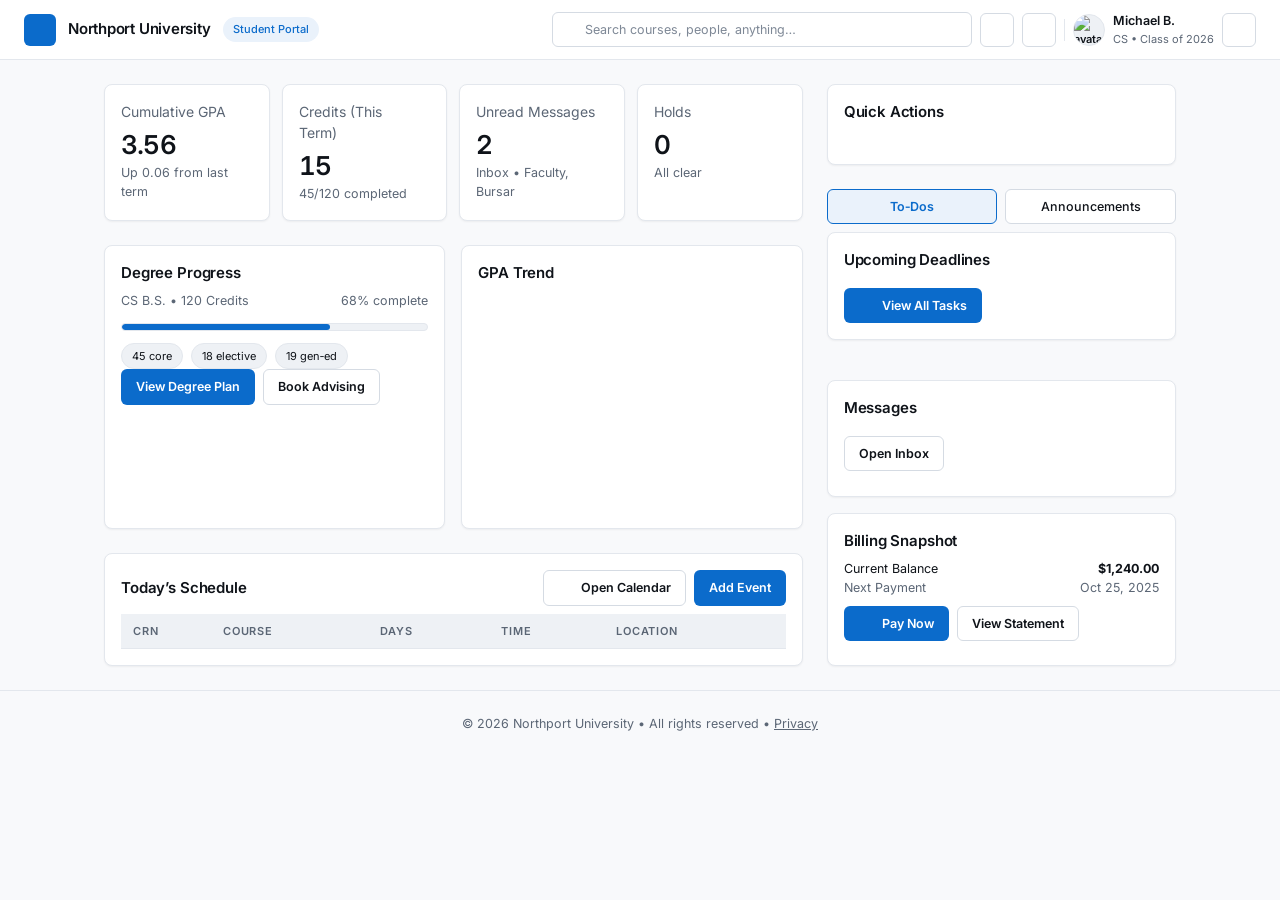
==== commit 48258868: "added test accounts to README" ====
--- a/index.html
+++ b/index.html
@@ -1,5 +1,5 @@
 <!doctype html>
-<html lang="en" data-theme="light">
+<html lang="en">
 <head>
   <meta charset="utf-8" />
   <meta name="viewport" content="width=device-width, initial-scale=1" />
@@ -202,6 +202,6 @@
     © <span id="year"></span> Northport University • All rights reserved • <a href="#" class="link">Privacy</a>
   </footer>
 
-  <script src="./app.js"></script>
+  <script src="./assets/js/app.js"></script>
 </body>
 </html>
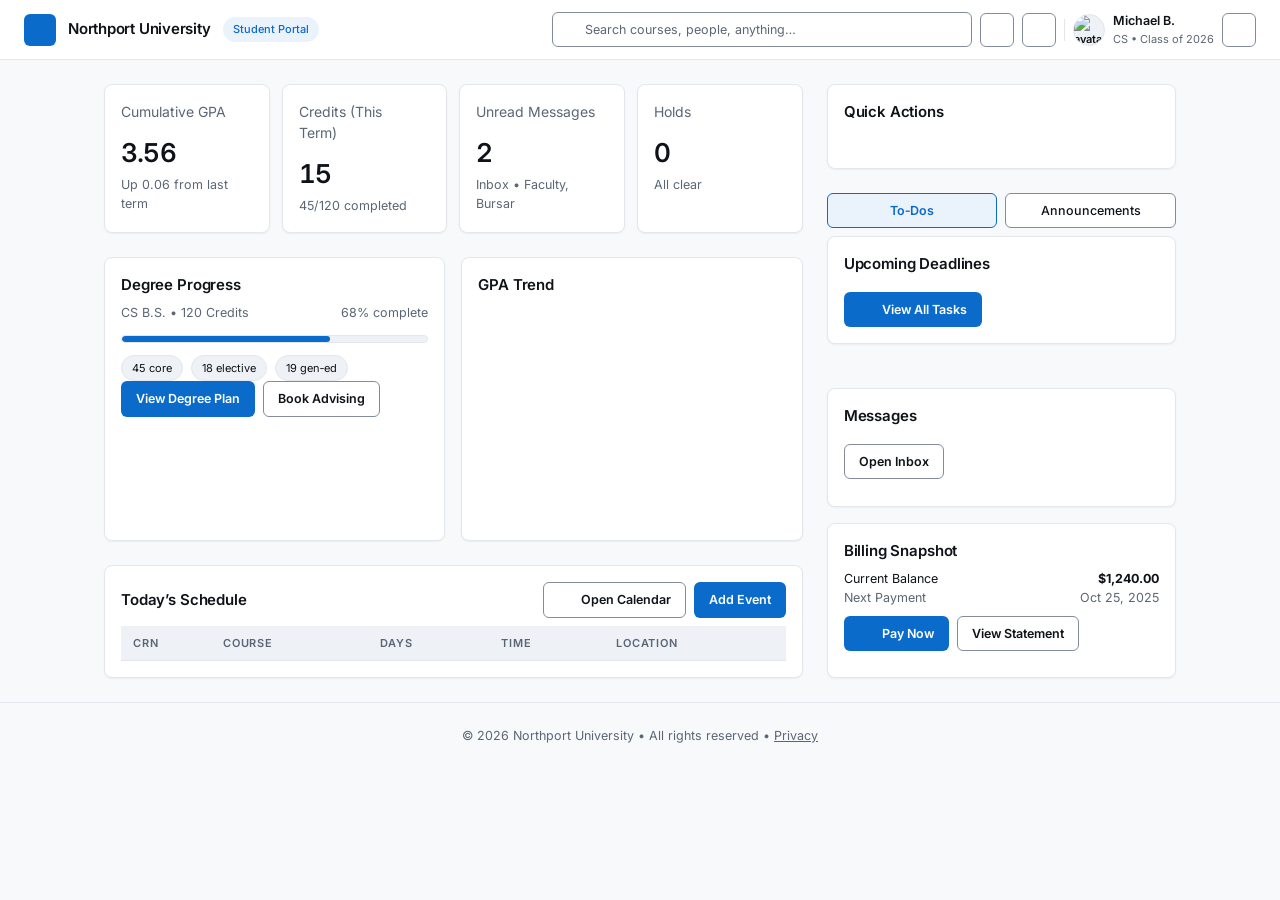
==== commit 0a70b64d: "Finish the stylesheet revamp with an accessibility pass Phase 5. Contrast, keyboard access and the d" ====
--- a/index.html
+++ b/index.html
@@ -123,11 +123,11 @@
           <table>
             <thead>
               <tr>
-                <th class="w-90">CRN</th>
-                <th>Course</th>
-                <th>Days</th>
-                <th>Time</th>
-                <th>Location</th>
+                <th scope="col" class="w-90">CRN</th>
+                <th scope="col">Course</th>
+                <th scope="col">Days</th>
+                <th scope="col">Time</th>
+                <th scope="col">Location</th>
               </tr>
             </thead>
             <tbody id="scheduleBody">
--- a/assets/css/tokens.css
+++ b/assets/css/tokens.css
@@ -21,10 +21,15 @@
 
   --nu-text:          #0F1319;   /* 17.7:1 on ground                        */
   --nu-muted:         #5B6675;   /*  5.5:1 on ground — labels, secondary    */
-  --nu-faint:         #7E8896;   /*  3.6:1 on white — placeholders, hints   */
+  --nu-faint:         #7E8896;   /*  3.6:1 — NON-TEXT only, see below       */
+
+  /* --nu-faint tops out at 3.6:1, so it is a non-text token: idle icon strokes
+     and nothing else. Placeholder and disabled text are real text a reader has
+     to make out, so both take --nu-muted, which clears 4.5:1 on every ground. */
 
   --nu-border:        #E3E7ED;   /* hairlines between rows and panels       */
-  --nu-border-strong: #D5DBE3;   /* input outlines, emphasised edges        */
+
+  --nu-border-strong: #828C9A;   /* control edges — 3.4:1 on white (1.4.11) */
 
   --nu-primary:       #0B6BCB;   /* solid fills; white text clears 5.3:1    */
   --nu-primary-hover: #0A5CAF;
@@ -39,6 +44,13 @@
   --nu-warn-bg:       #FBF0DF;
   --nu-danger:        #A32020;
   --nu-danger-bg:     #FBE9E9;
+
+  /* Solid fills for the save/error toast. Kept dark in both themes because the
+     toast always carries white text -- --nu-ok lifts to a pale green in dark
+     mode and would drop that text to 1.8:1. */
+  --nu-toast-ok:      #0F6B3F;
+  --nu-toast-danger:  #A32020;
+  --nu-toast-ink:     #FFFFFF;
 
   --nu-ring:          rgba(11, 107, 203, .38);   /* focus ring              */
   --nu-shadow:        0 1px 2px rgba(15, 19, 25, .05);
@@ -88,7 +100,7 @@
     --nu-faint:         #6B7482;
 
     --nu-border:        #232A33;
-    --nu-border-strong: #2E3742;
+    --nu-border-strong: #646F7F;
 
     --nu-primary:       #1D74C9;
     --nu-primary-hover: #2A83DA;
@@ -102,6 +114,10 @@
     --nu-warn-bg:       #2A2013;
     --nu-danger:        #F08A8A;
     --nu-danger-bg:     #2B1616;
+
+    --nu-toast-ok:      #1B7A4B;
+    --nu-toast-danger:  #B33636;
+    --nu-toast-ink:     #FFFFFF;
 
     --nu-ring:          rgba(111, 182, 240, .45);
     --nu-shadow:        0 1px 2px rgba(0, 0, 0, .32);
@@ -122,7 +138,7 @@
   --nu-faint:         #6B7482;
 
   --nu-border:        #232A33;
-  --nu-border-strong: #2E3742;
+  --nu-border-strong: #646F7F;
 
   --nu-primary:       #1D74C9;
   --nu-primary-hover: #2A83DA;
@@ -137,6 +153,10 @@
   --nu-danger:        #F08A8A;
   --nu-danger-bg:     #2B1616;
 
+  --nu-toast-ok:      #1B7A4B;
+  --nu-toast-danger:  #B33636;
+  --nu-toast-ink:     #FFFFFF;
+
   --nu-ring:          rgba(111, 182, 240, .45);
   --nu-shadow:        0 1px 2px rgba(0, 0, 0, .32);
   --nu-shadow-lift:   0 4px 14px rgba(0, 0, 0, .40);
--- a/assets/css/base.css
+++ b/assets/css/base.css
@@ -59,7 +59,7 @@
 }
 
 input::placeholder,
-textarea::placeholder { color: var(--nu-faint); }
+textarea::placeholder { color: var(--nu-muted); }
 
 textarea {
   min-height: 120px;
@@ -92,11 +92,15 @@
   box-shadow: 0 0 0 3px var(--nu-ring);
 }
 
+/* WCAG exempts disabled controls from the contrast minimum, but a disabled
+   <select> still shows the value that was chosen for you, and at 3.2:1 it was
+   a guess. The sunk fill and the cursor carry the disabled signal on their own,
+   so the text can afford to be legible. */
 input:disabled,
 select:disabled,
 textarea:disabled {
   background: var(--nu-surface-sunk);
-  color: var(--nu-faint);
+  color: var(--nu-muted);
   cursor: not-allowed;
 }
 
@@ -160,7 +164,7 @@
 button:disabled,
 input[type="submit"]:disabled {
   background: var(--nu-surface-sunk);
-  color: var(--nu-faint);
+  color: var(--nu-muted);
   cursor: not-allowed;
 }
 
--- a/assets/css/layouts.css
+++ b/assets/css/layouts.css
@@ -48,15 +48,20 @@
   .columns { grid-template-columns: 1.35fr .65fr; }
 }
 
-/* profile pages: sidebar + detail */
-main .grid {
+/* Profile pages: sidebar + detail. Written as `main .grid`, which happened to
+   match only the four profile pages because they are the only ones whose grid
+   sits under a <main>. That made the rule fire on page structure rather than on
+   what the element is, so giving any other page a <main> landmark would have
+   dragged this layout onto it. `.wrap.grid` is the markup those four actually
+   carry, and nothing else does. */
+.wrap.grid {
   display: grid;
   grid-template-columns: 320px 1fr;
   gap: var(--nu-space-5);
   padding: var(--nu-space-5) var(--nu-space-4);
 }
 @media (max-width: 880px) {
-  main .grid { grid-template-columns: 1fr; }
+  .wrap.grid { grid-template-columns: 1fr; }
 }
 
 /* ---- content grids -------------------------------------------------------- */
@@ -109,6 +114,51 @@
 
 .hidden { display: none !important; }
 
+/* ---- document page shells -------------------------------------------------
+   degree_audit.php and transcript.php each carried these in a <style> block in
+   their own <head>, which the shared head partial replaced. They are page
+   shells, so they live here.
+--------------------------------------------------------------------------- */
+
+/* degree_audit.php: page title beside its actions, then a row of figures */
+.doc-head,
+.header {
+  display: flex;
+  align-items: center;
+  justify-content: space-between;
+  gap: var(--nu-space-4);
+  margin-bottom: var(--nu-space-4);
+  flex-wrap: wrap;
+}
+.title h1 { margin: 0; }
+.title small { display: block; color: var(--nu-muted); }
+
+.grid { display: grid; gap: var(--nu-space-4); }
+.grid.kpi { grid-template-columns: repeat(4, minmax(0, 1fr)); }
+@media (max-width: 800px) { .grid.kpi { grid-template-columns: repeat(2, 1fr); } }
+
+.field-row { display: flex; gap: var(--nu-space-2); flex-wrap: wrap; }
+.field-row > * { flex: 1 1 220px; }
+
+/* transcript.php: two equal columns, four cards */
+.page-layout {
+  display: grid;
+  grid-template-columns: 1fr 1fr;
+  gap: var(--nu-space-5);
+  width: 100%;
+  max-width: 1100px;
+  margin: 0 auto;
+}
+.top-row { display: contents; }
+.left-card,  .bottom-left-card  { grid-column: 1; }
+.right-card, .bottom-right-card { grid-column: 2; }
+.bottom-left-card, .bottom-right-card { margin-top: var(--nu-space-5); }
+
+@media (max-width: 820px) {
+  .page-layout { grid-template-columns: 1fr; }
+  .left-card, .right-card, .bottom-left-card, .bottom-right-card { grid-column: 1; }
+}
+
 /* ---- tables --------------------------------------------------------------- */
 
 .table-wrap,
--- a/assets/css/components.css
+++ b/assets/css/components.css
@@ -14,6 +14,36 @@
        header and as the label row of a stat tile.
      - .hero is a .card variant with more room, not a gradient panel.
    ============================================================================ */
+
+/* ---- skip link ------------------------------------------------------------
+   Hidden until focused, then it lands over the topbar. Height must not be 0 and
+   it must not be display:none, or the link leaves the tab order along with the
+   rest of it -- which is the whole point of it existing. */
+.skip-link {
+  position: absolute;
+  left: var(--nu-space-3);
+  top: -100%;
+  z-index: 300;
+  padding: 10px 16px;
+  background: var(--nu-primary);
+  color: var(--nu-primary-ink);
+  font-size: var(--nu-text-sm);
+  font-weight: 600;
+  border-radius: 0 0 var(--nu-radius) var(--nu-radius);
+  box-shadow: var(--nu-shadow-lift);
+  text-decoration: none;
+  transition: top .12s ease;
+}
+.skip-link:focus {
+  top: 0;
+  outline: 2px solid var(--nu-primary-ink);
+  outline-offset: -4px;
+}
+
+/* Jumping to #main focuses it (it carries tabindex="-1") -- without this the
+   browser draws a focus ring around the whole page body. */
+main:focus,
+main:focus-visible { outline: none; }
 
 /* ============================================================================
    TOPBAR
@@ -150,17 +180,31 @@
   position: absolute;
   right: 0;
   left: auto;
-  top: calc(100% + 4px);
+  top: 100%;
+  margin-top: 4px;
   min-width: 168px;
   background: var(--nu-surface);
   border: 1px solid var(--nu-border);
   box-shadow: var(--nu-shadow-lift);
   border-radius: var(--nu-radius);
   z-index: 200;
-  overflow: hidden;
   padding: var(--nu-space-1);
 }
 .dropdown-content { right: auto; left: 0; }
+
+/* These used to open on :hover, and .menu is only as tall as its button -- so
+   the 4px gap below it was outside the hover target and the panel shut before
+   the pointer got there. Widening the target only moves that edge around, and
+   a hover menu is unusable by keyboard or touch regardless, so the menu now
+   opens on click: assets/js/app.js toggles .open and closes on Escape or an
+   outside click.
+
+   Without JavaScript there would be no way in at all, so :focus-within stands
+   in -- clicking or tabbing to the button focuses it and opens the panel. It
+   is disabled once app.js announces itself, or the two would fight: JS would
+   remove .open while the button still held focus. */
+html:not(.js-menus) .menu:focus-within > .menu-content,
+html:not(.js-menus) .dropdown:focus-within > .dropdown-content { display: block; }
 
 .menu-content a, .dropdown-content a {
   display: block;
@@ -174,8 +218,6 @@
   background: var(--nu-surface-sunk);
   text-decoration: none;
 }
-.menu:hover .menu-content,
-.dropdown:hover .dropdown-content,
 .menu-content.open, .dropdown-content.open { display: block; }
 
 .notification-area {
@@ -224,6 +266,35 @@
 .section-card { background: var(--nu-surface); border: 1px solid var(--nu-border);
                 border-radius: var(--nu-radius); padding: var(--nu-space-4); }
 
+/* degree_audit.php stacks a label over a large figure inside a .card-body */
+.stat { display: flex; flex-direction: column; gap: var(--nu-space-1); }
+.stat .big {
+  font-size: 28px;
+  font-weight: 700;
+  letter-spacing: -.03em;
+  font-variant-numeric: tabular-nums;
+  line-height: 1.1;
+}
+
+/* Collapsible requirement groups on the degree audit */
+.accordion details { border-top: 1px solid var(--nu-border); }
+.accordion summary {
+  cursor: pointer;
+  list-style: none;
+  padding: var(--nu-space-3) 0;
+  font-weight: 600;
+}
+.accordion summary::-webkit-details-marker { display: none; }
+.accordion summary:focus-visible { outline: 2px solid var(--nu-primary); outline-offset: 2px; }
+
+/* AttendanceHistory groups rows by CRN with two banner rows */
+tr.crn-header td {
+  background: var(--nu-primary-soft);
+  color: var(--nu-primary-text);
+  font-weight: 700;
+}
+tr.section-labels th { background: var(--nu-surface-sunk); }
+
 .stat-value {
   font-size: 26px;
   font-weight: 600;
@@ -274,7 +345,7 @@
 .btn:disabled,
 .disabled-btn {
   background: var(--nu-surface-sunk);
-  color: var(--nu-faint);
+  color: var(--nu-muted);
   border-color: var(--nu-border);
   cursor: not-allowed;
 }
@@ -300,6 +371,11 @@
 .chip.ok   { background: var(--nu-ok-bg);     color: var(--nu-ok);     border-color: transparent; }
 .chip.low  { background: var(--nu-warn-bg);   color: var(--nu-warn);   border-color: transparent; }
 .chip.full { background: var(--nu-danger-bg); color: var(--nu-danger); border-color: transparent; }
+
+/* degree_audit.php marks each requirement met / in progress / not met */
+.badge.ok  { background: var(--nu-ok-bg);     color: var(--nu-ok);     border-color: transparent; }
+.badge.warn{ background: var(--nu-warn-bg);   color: var(--nu-warn);   border-color: transparent; }
+.badge.bad { background: var(--nu-danger-bg); color: var(--nu-danger); border-color: transparent; }
 
 /* Active / retired marker in the directory tables */
 .status-pill {
@@ -450,6 +526,73 @@
   transition: background-color .25s ease;
 }
 .cs:hover td { background: var(--nu-primary-soft); }
+
+/* ============================================================================
+   FORM ROWS AND THE SAVE TOAST
+   ----------------------------------------------------------------------------
+   These lived in per-page <style> blocks inside <head> until the shared head
+   partial replaced them. They belong here: .field-block appears on seven
+   screens and the toast on ten, and both were defined slightly differently in
+   every copy.
+   ========================================================================== */
+
+.field-block { margin-bottom: var(--nu-space-3); }
+.field-block label {
+  display: block;
+  margin-bottom: 3px;
+  font-weight: 600;
+  color: var(--nu-text);
+}
+.field-block input,
+.field-block select { width: min(100%, 320px); }
+
+.multiselect { height: 120px; width: min(100%, 320px); padding: 6px; }
+
+/* ---- inline alerts --------------------------------------------------------
+   login.php and Add_Drop_courses.php both wrote class="alert error", and no
+   sheet in the project ever defined either class -- a failed login printed its
+   message as unstyled body text. Add_Drop_courses papered over that with an
+   inline style; student_profile.php hard-coded a green one. All three were
+   literal hex, so all three inverted wrongly in dark mode. */
+.alert {
+  padding: 10px var(--nu-space-3);
+  border-radius: var(--nu-radius-sm);
+  border: 1px solid transparent;
+  margin-bottom: var(--nu-space-3);
+  font-size: var(--nu-text-sm);
+  background: var(--nu-surface-sunk);
+  color: var(--nu-text);
+}
+.alert.error   { background: var(--nu-danger-bg); color: var(--nu-danger); border-color: var(--nu-danger); }
+.alert.success { background: var(--nu-ok-bg);     color: var(--nu-ok);     border-color: var(--nu-ok); }
+.alert.warn    { background: var(--nu-warn-bg);   color: var(--nu-warn);   border-color: var(--nu-warn); }
+/* login.html's account-lockout notice: the same danger colours, said louder. */
+.alert.locked  { background: var(--nu-danger-bg); color: var(--nu-danger); border-color: var(--nu-danger); border-width: 2px; font-weight: 600; }
+.alert a       { color: inherit; text-decoration: underline; }
+
+/* Driven from JS: .hidden while idle, then .show for a few seconds.
+   .error swaps it to the danger colour. */
+.toast {
+  position: fixed;
+  top: 20px;
+  right: 20px;
+  z-index: 9999;
+  padding: 12px 18px;
+  border-radius: var(--nu-radius);
+  background: var(--nu-toast-ok);
+  color: var(--nu-toast-ink);
+  font-weight: 600;
+  box-shadow: var(--nu-shadow-lift);
+  opacity: 0;
+  transform: translateY(-15px);
+  transition: opacity .3s ease, transform .3s ease;
+}
+.toast.show  { opacity: 1; transform: translateY(0); }
+.toast.error { background: var(--nu-toast-danger); }
+
+@media (prefers-reduced-motion: reduce) {
+  .toast { transition: none; transform: none; }
+}
 
 /* ============================================================================
    MODALS AND POPUPS
@@ -615,6 +758,115 @@
 #error-message, .error-box { color: var(--nu-danger); text-align: center; margin-top: 10px; }
 
 /* ============================================================================
+   MESSAGES  (messages.php)
+   ----------------------------------------------------------------------------
+   The last of the legacy sheets. mailstyles.css hardcoded its own greys and
+   near-black, so this was the one screen that ignored the theme entirely.
+   ========================================================================== */
+
+.layout { display: grid; grid-template-columns: 240px 1fr; min-height: 500px; }
+
+.sidebar {
+  border-right: 1px solid var(--nu-border);
+  padding: var(--nu-space-4);
+  background: var(--nu-surface-sunk);
+}
+.sidebar h2 {
+  font-size: var(--nu-text-sm);
+  font-weight: 600;
+  margin-bottom: var(--nu-space-2);
+  color: var(--nu-muted);
+  text-transform: uppercase;
+  letter-spacing: .06em;
+}
+.sidebar button,
+.sidebar input[type="submit"] {
+  width: 100%;
+  display: block;
+  text-align: left;
+  margin-bottom: var(--nu-space-2);
+  padding: 10px 12px;
+  border-radius: var(--nu-radius-sm);
+  border: 1px solid var(--nu-border);
+  background: var(--nu-surface);
+  color: var(--nu-text);
+  font-weight: 500;
+}
+.sidebar button:hover,
+.sidebar input[type="submit"]:hover { background: var(--nu-border); }
+.sidebar button.primary {
+  background: var(--nu-primary);
+  color: var(--nu-primary-ink);
+  border-color: transparent;
+}
+.sidebar button.primary:hover { background: var(--nu-primary-hover); }
+
+.content { padding: var(--nu-space-4); display: flex; flex-direction: column; gap: var(--nu-space-4); }
+.toolbar { display: flex; justify-content: space-between; align-items: center; }
+
+.message-layout {
+  display: grid;
+  grid-template-columns: minmax(0, 1.2fr) minmax(0, 1.5fr);
+  gap: var(--nu-space-4);
+}
+
+.panel {
+  background: var(--nu-surface);
+  border: 1px solid var(--nu-border);
+  border-radius: var(--nu-radius);
+  overflow: hidden;
+  display: flex;
+  flex-direction: column;
+}
+.panel-header {
+  padding: 10px 12px;
+  border-bottom: 1px solid var(--nu-border);
+  background: var(--nu-surface-sunk);
+  font-size: var(--nu-text-sm);
+  font-weight: 600;
+}
+.panel-body { padding: 10px 12px; overflow-y: auto; max-height: 380px; }
+
+.message-row-form { display: block; }
+.message-row-btn {
+  width: 100%;
+  text-align: left;
+  background: none;
+  border: 0;
+  padding: 0;
+  cursor: pointer;
+  font: inherit;
+  color: inherit;
+  font-weight: 400;
+}
+.message-row-btn:hover { background: none; }
+
+.message-title { font-weight: 600; }
+.message-meta  { font-size: var(--nu-text-xs); color: var(--nu-muted); }
+.message-field { margin-bottom: var(--nu-space-2); }
+.message-field-label {
+  font-size: var(--nu-text-xs);
+  text-transform: uppercase;
+  letter-spacing: .08em;
+  color: var(--nu-muted);
+  margin-bottom: 2px;
+}
+.message-field-value { margin-bottom: var(--nu-space-2); }
+.message-body {
+  margin-top: var(--nu-space-2);
+  padding-top: var(--nu-space-2);
+  border-top: 1px solid var(--nu-border);
+  white-space: pre-wrap;
+}
+
+#compose-section { padding: 10px; min-height: 250px; }
+
+@media (max-width: 900px) {
+  .layout, .message-layout { grid-template-columns: 1fr; }
+  .sidebar { border-right: 0; border-bottom: 1px solid var(--nu-border); }
+}
+
+/* ============================================================================
    FOOTER
    ========================================================================== */
 
